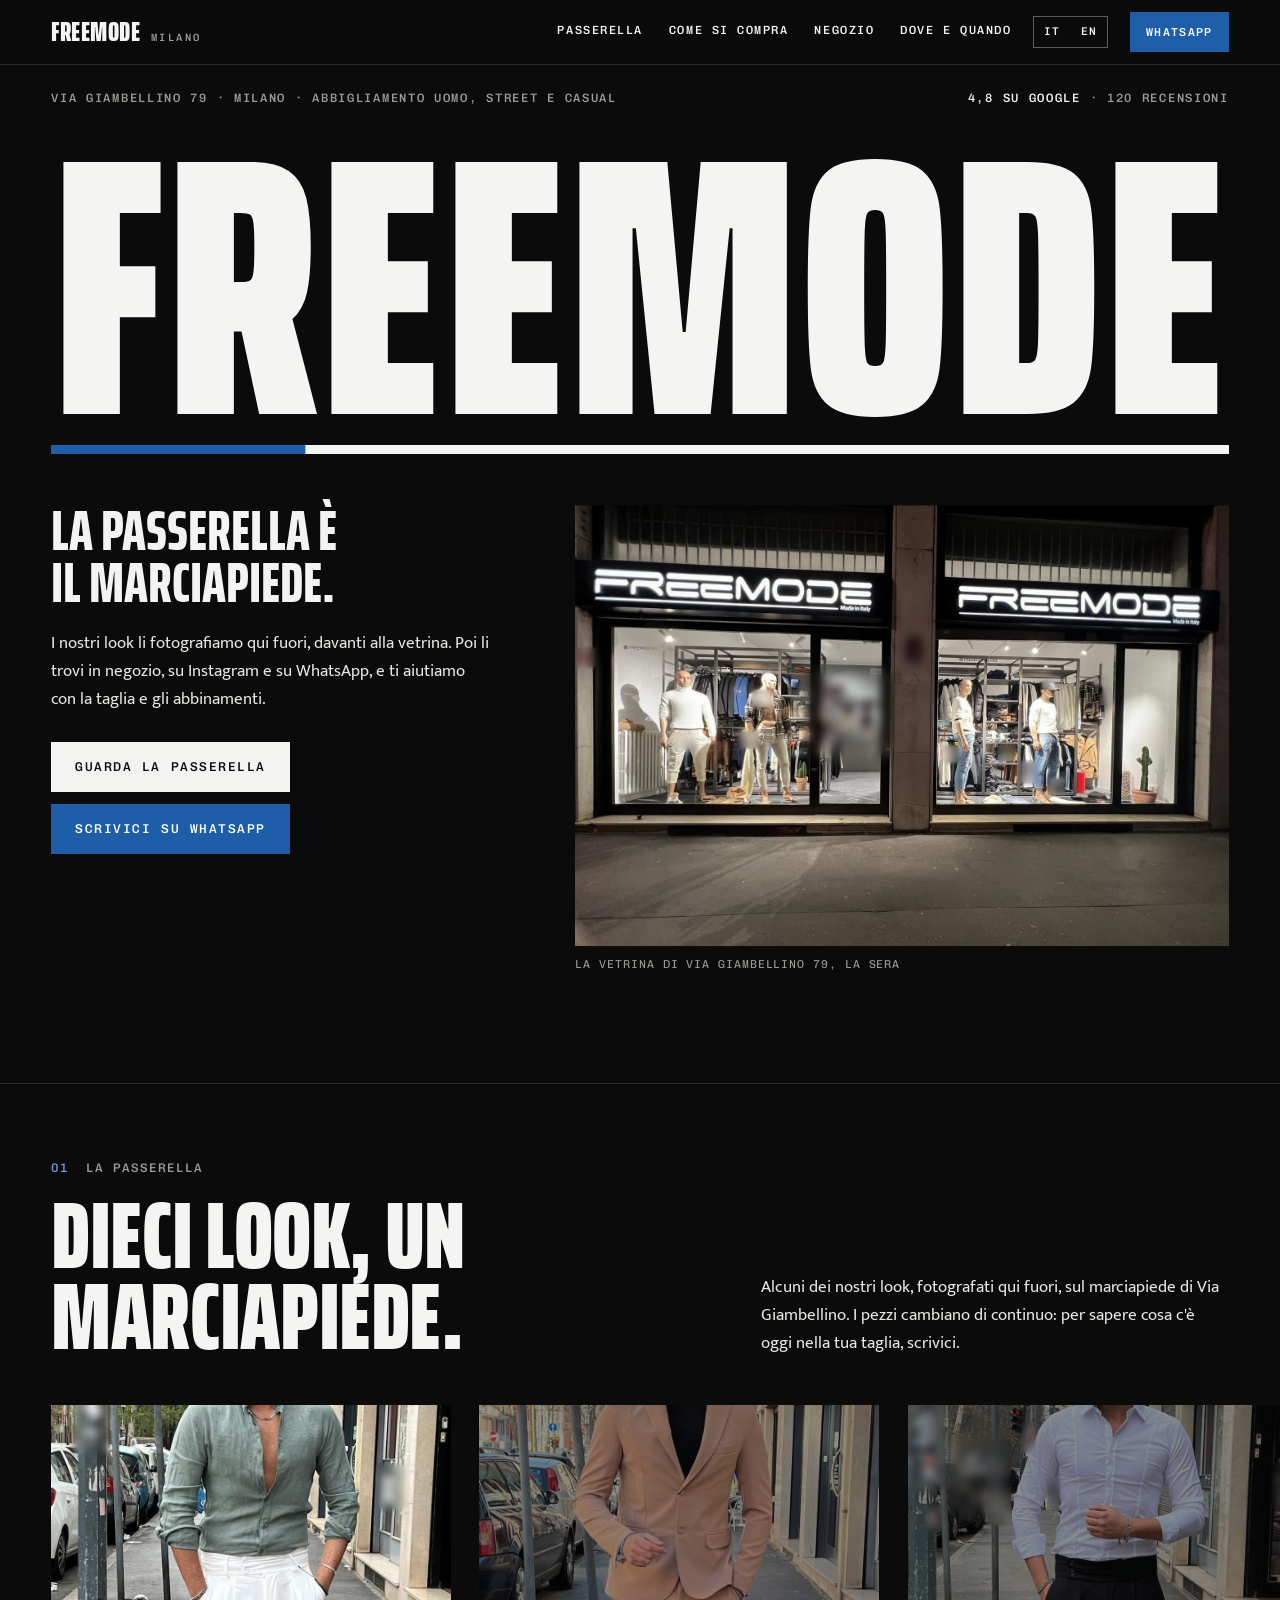
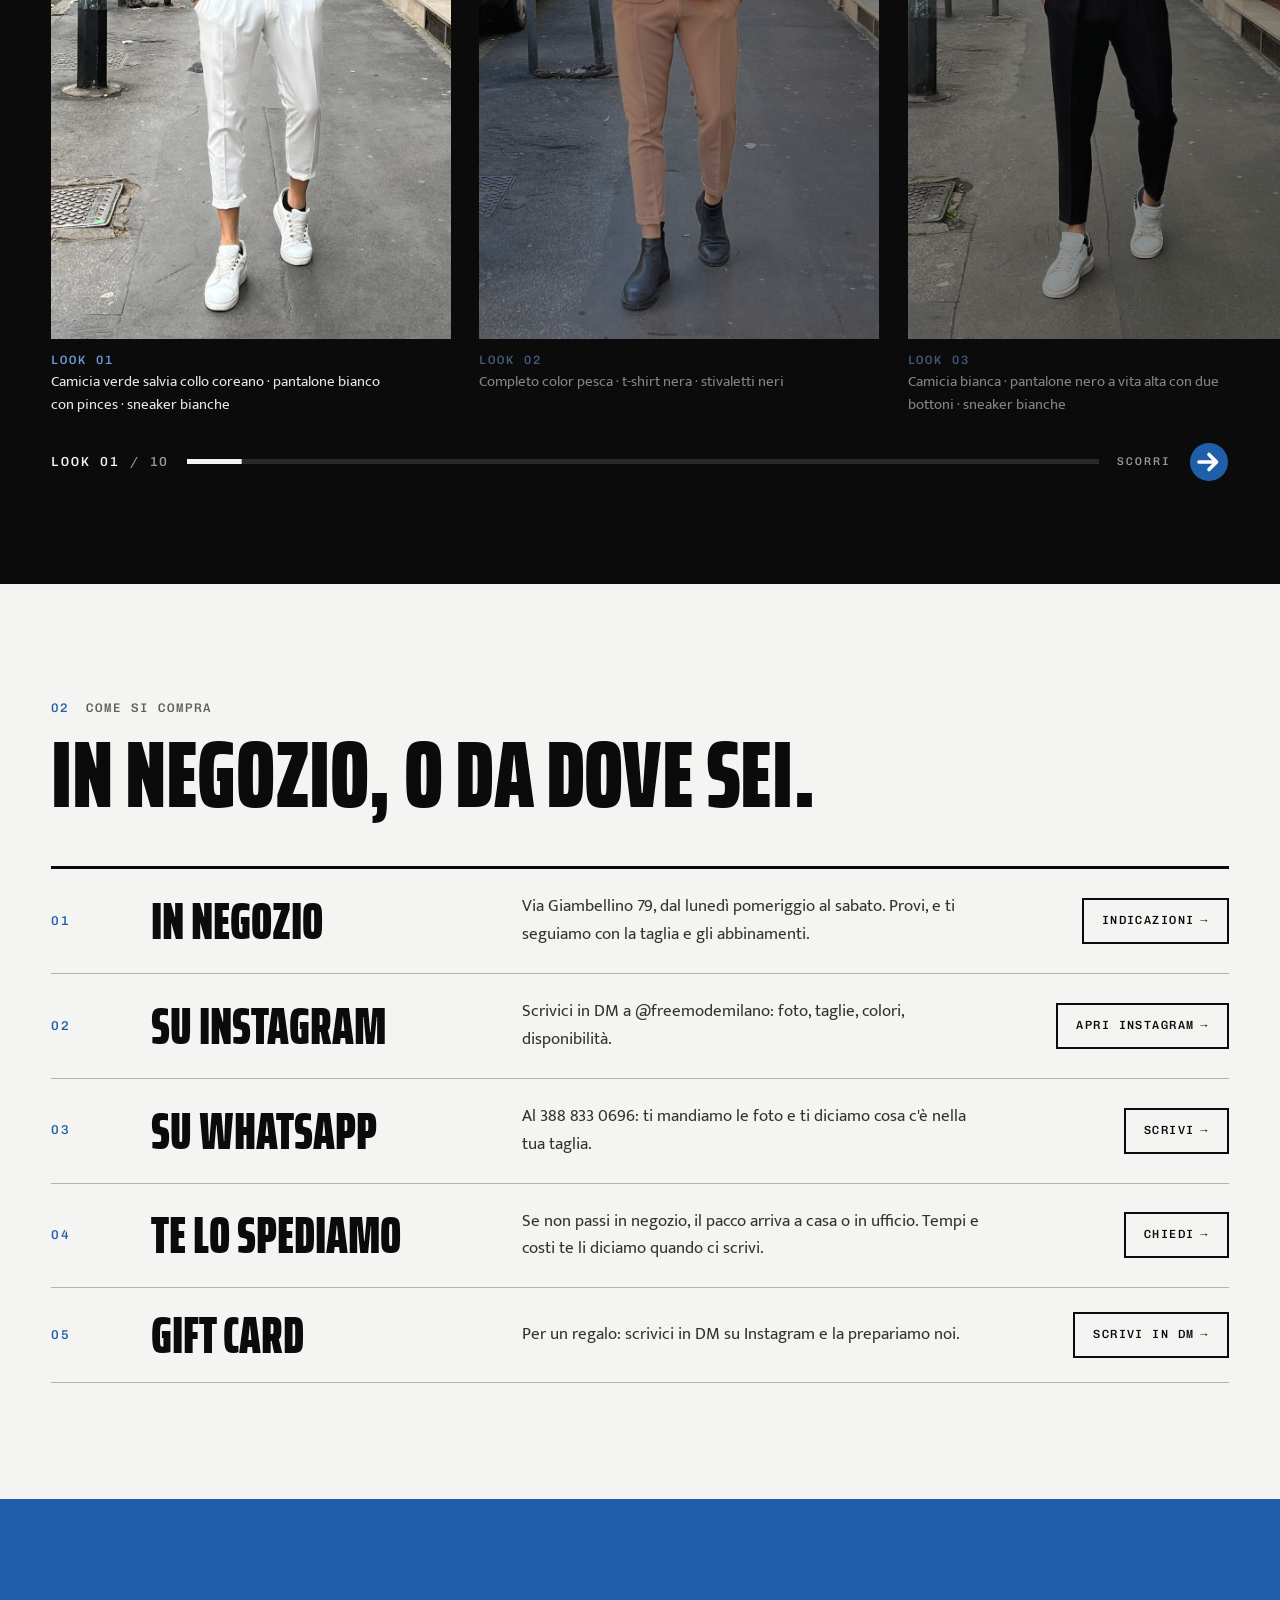
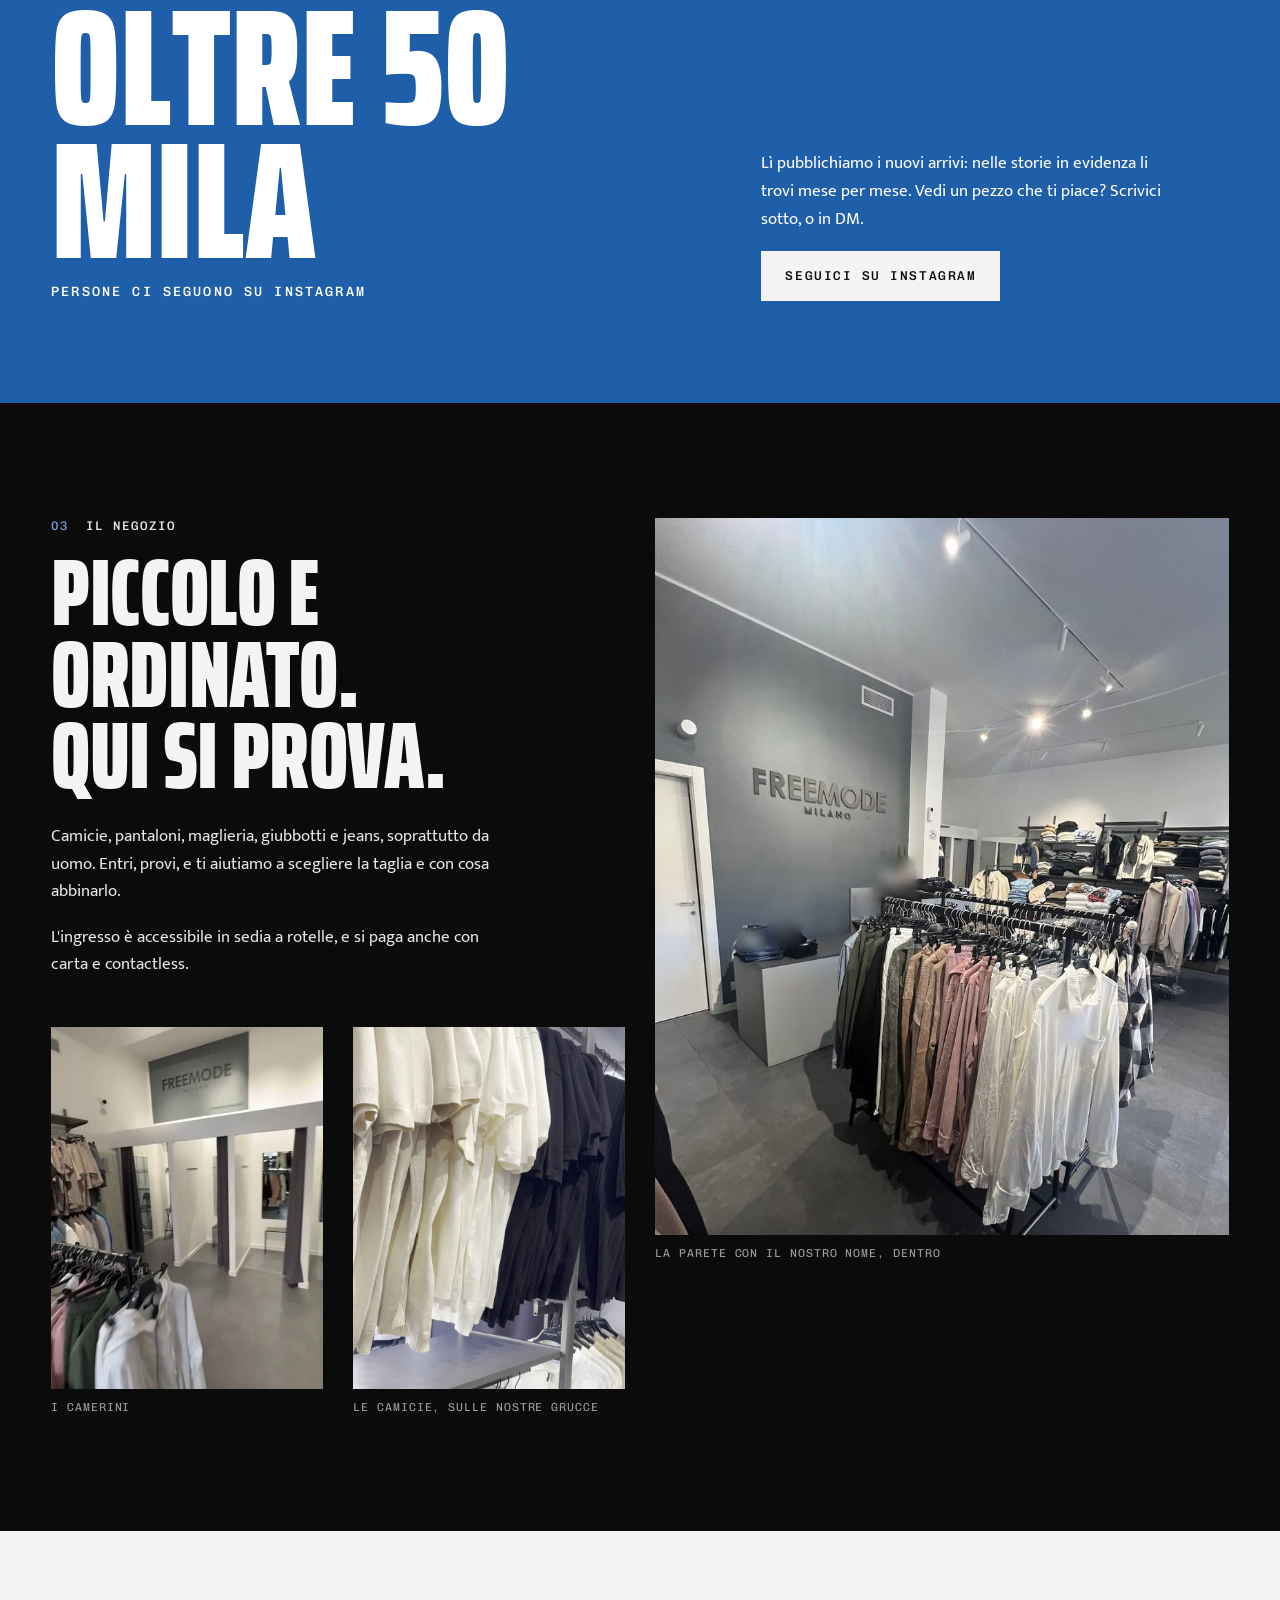
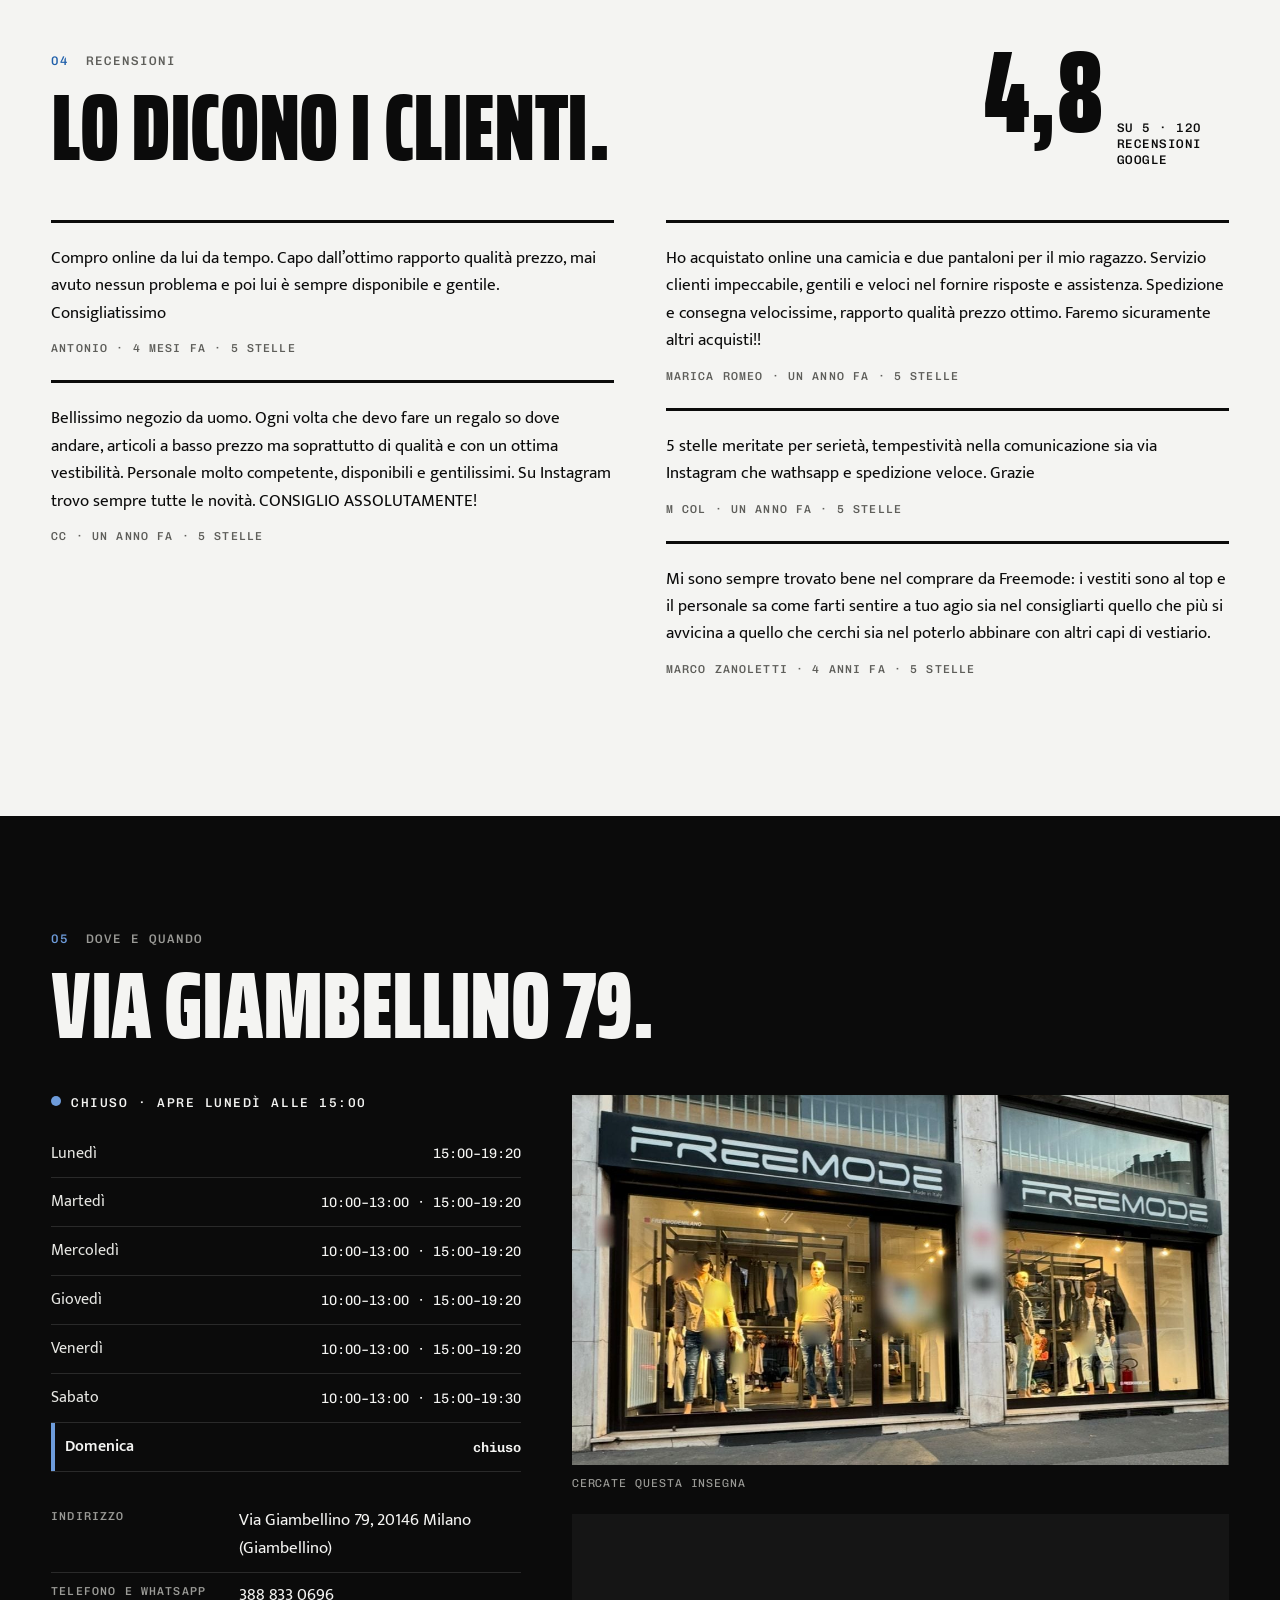
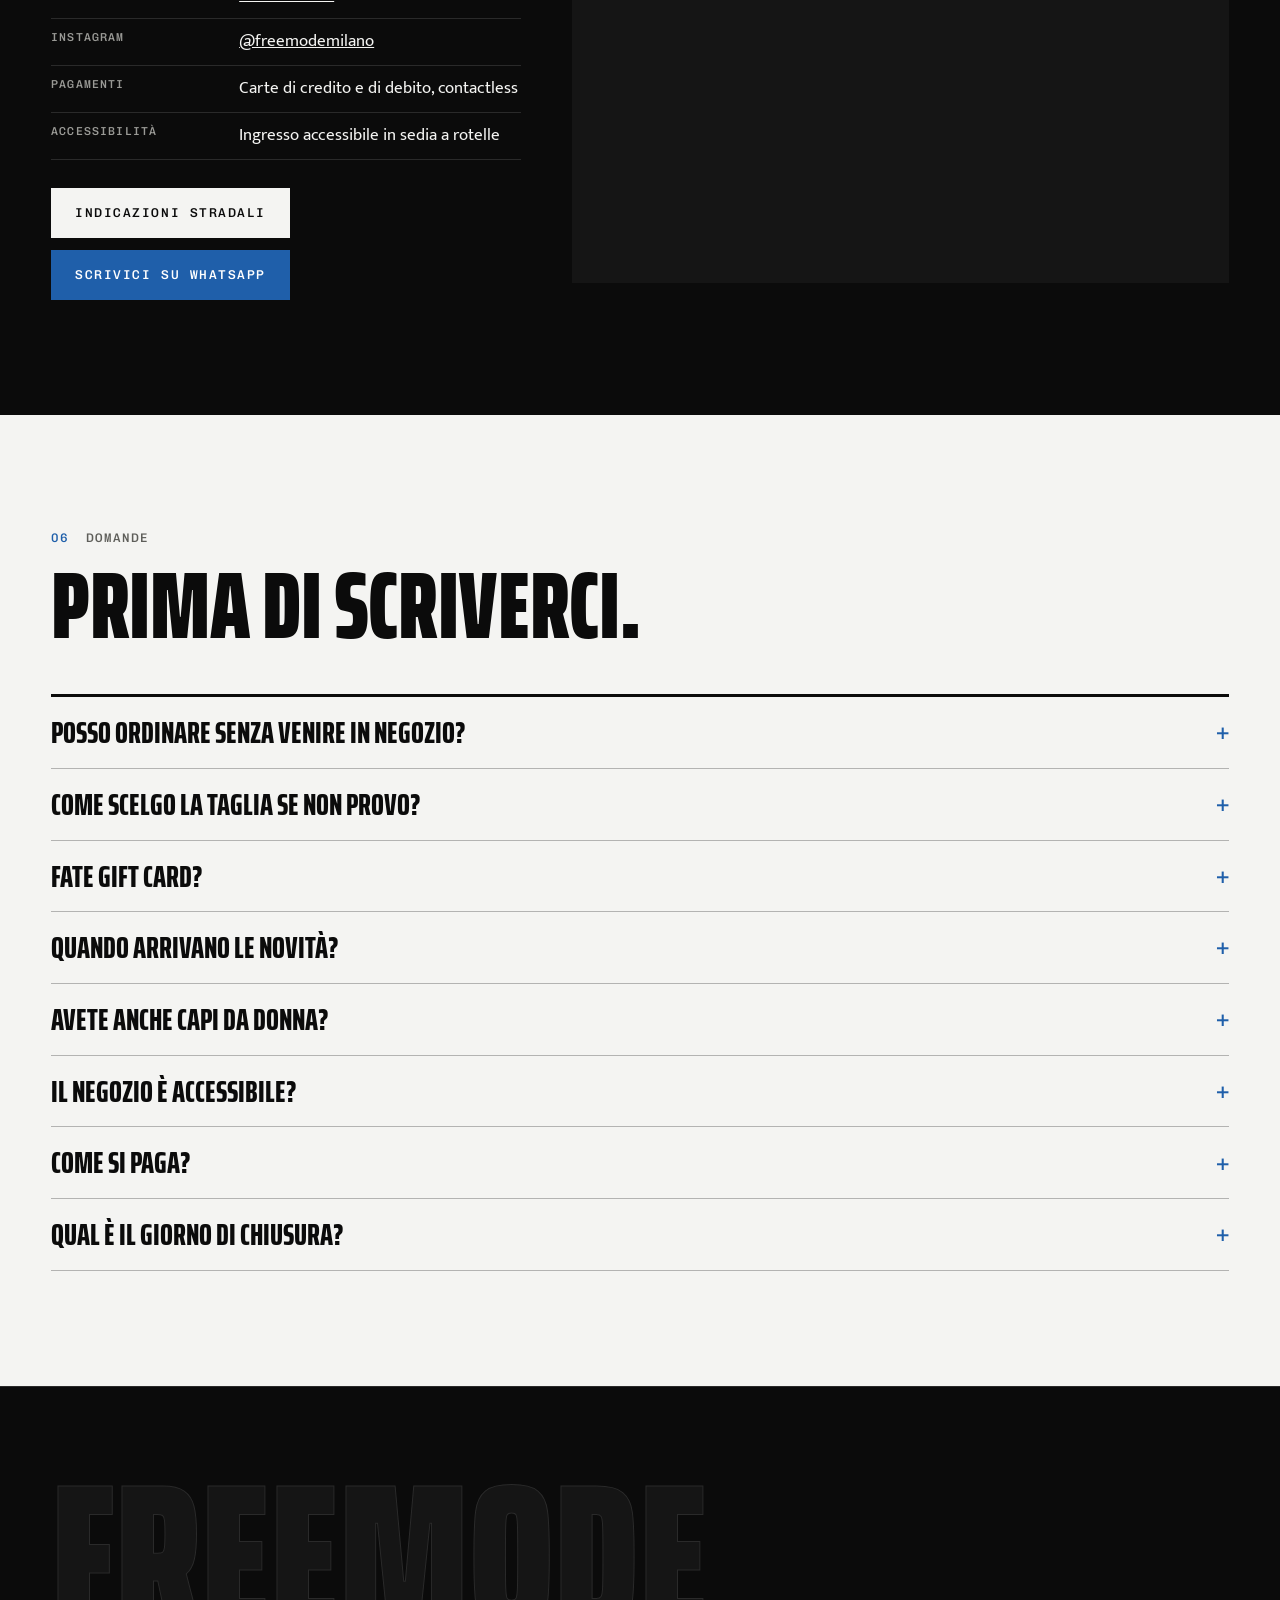
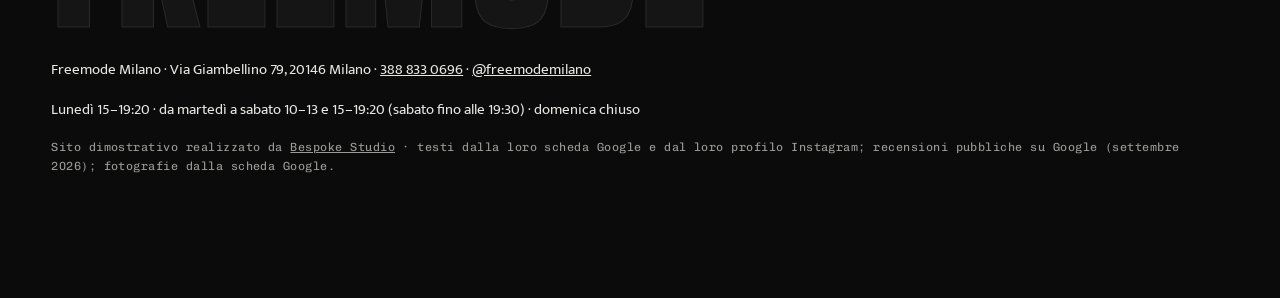
==== index.html @ 982c5beb "Freemode Milano — la passerella è il marciapiede Sito dimostrativo per Freemode, abbigliamento uomo " ====
<!DOCTYPE html>
<html lang="it" class="no-js">
<head>
<meta charset="utf-8">
<meta name="viewport" content="width=device-width, initial-scale=1">
<title>Freemode Milano — abbigliamento uomo in Via Giambellino 79</title>
<meta name="description" content="Freemode, negozio di abbigliamento uomo, street e casual, in Via Giambellino 79 a Milano: i nostri look fotografati sul marciapiede davanti alla vetrina, taglie e abbinamenti in negozio, ordini su Instagram e WhatsApp con spedizione, gift card. 4,8 su Google.">
<link rel="canonical" href="https://rotenzark.github.io/freemode-milano/">
<meta property="og:type" content="website">
<meta property="og:title" content="Freemode Milano — la passerella è il marciapiede">
<meta property="og:description" content="Abbigliamento uomo in Via Giambellino 79: i look fotografati davanti alla vetrina, in negozio, su Instagram e su WhatsApp.">
<meta property="og:image" content="https://rotenzark.github.io/freemode-milano/img/og.jpg">
<meta property="og:url" content="https://rotenzark.github.io/freemode-milano/">
<meta property="og:locale" content="it_IT">
<meta name="twitter:card" content="summary_large_image">
<meta name="theme-color" content="#0B0B0B">
<link rel="icon" href="img/favicon.svg" type="image/svg+xml">
<link rel="icon" href="img/favicon-32.png" sizes="32x32" type="image/png">
<link rel="apple-touch-icon" href="img/apple-touch-icon.png">
<link rel="preconnect" href="https://fonts.googleapis.com">
<link rel="preconnect" href="https://fonts.gstatic.com" crossorigin>
<link href="https://fonts.googleapis.com/css2?family=Chivo+Mono:wght@400;500&family=Mukta:wght@400;600&family=Saira+Extra+Condensed:wght@700;800;900&display=swap" rel="stylesheet">
<link rel="stylesheet" href="css/styles.css?v=1">
<script src="https://cdn.jsdelivr.net/npm/gsap@3.12.5/dist/gsap.min.js" defer></script>
<script src="https://cdn.jsdelivr.net/npm/gsap@3.12.5/dist/ScrollTrigger.min.js" defer></script>
<script src="js/main.js?v=1" defer></script>
<script type="application/ld+json">
{"@context":"https://schema.org","@type":"ClothingStore","name":"Freemode Milano","image":"https://rotenzark.github.io/freemode-milano/img/og.jpg","url":"https://rotenzark.github.io/freemode-milano/","telephone":"+393888330696","sameAs":["https://www.instagram.com/freemodemilano/"],"address":{"@type":"PostalAddress","streetAddress":"Via Giambellino 79","addressLocality":"Milano","postalCode":"20146","addressRegion":"MI","addressCountry":"IT"},"geo":{"@type":"GeoCoordinates","latitude":45.4488,"longitude":9.1434},"paymentAccepted":"Carta di credito, carta di debito, contactless","openingHoursSpecification":[{"@type":"OpeningHoursSpecification","dayOfWeek":"Monday","opens":"15:00","closes":"19:20"},{"@type":"OpeningHoursSpecification","dayOfWeek":["Tuesday","Wednesday","Thursday","Friday"],"opens":"10:00","closes":"13:00"},{"@type":"OpeningHoursSpecification","dayOfWeek":["Tuesday","Wednesday","Thursday","Friday"],"opens":"15:00","closes":"19:20"},{"@type":"OpeningHoursSpecification","dayOfWeek":"Saturday","opens":"10:00","closes":"13:00"},{"@type":"OpeningHoursSpecification","dayOfWeek":"Saturday","opens":"15:00","closes":"19:30"}]}
</script>
<script type="application/ld+json">
{"@context":"https://schema.org","@type":"FAQPage","mainEntity":[{"@type":"Question","name":"Posso ordinare senza venire in negozio?","acceptedAnswer":{"@type":"Answer","text":"Sì: scrivici su Instagram o su WhatsApp. Ti mandiamo le foto, ti diciamo cosa c'è nella tua taglia e te lo spediamo."}},{"@type":"Question","name":"Come scelgo la taglia se non provo?","acceptedAnswer":{"@type":"Answer","text":"Chiedici: ti diciamo come veste il capo e quale taglia prendere."}},{"@type":"Question","name":"Fate gift card?","acceptedAnswer":{"@type":"Answer","text":"Sì: scrivici in DM su Instagram e la prepariamo noi."}},{"@type":"Question","name":"Quando arrivano le novità?","acceptedAnswer":{"@type":"Answer","text":"Di continuo. Le pubblichiamo su Instagram: nelle storie in evidenza le trovi mese per mese."}},{"@type":"Question","name":"Avete anche capi da donna?","acceptedAnswer":{"@type":"Answer","text":"Qualcosa sì, ma siamo soprattutto uomo: chiedici cosa c'è in questo momento."}},{"@type":"Question","name":"Il negozio è accessibile?","acceptedAnswer":{"@type":"Answer","text":"Sì, l'ingresso è accessibile in sedia a rotelle."}},{"@type":"Question","name":"Come si paga?","acceptedAnswer":{"@type":"Answer","text":"In negozio con carta di credito o di debito, anche contactless."}},{"@type":"Question","name":"Qual è il giorno di chiusura?","acceptedAnswer":{"@type":"Answer","text":"La domenica. Il lunedì apriamo solo il pomeriggio."}}]}
</script>
</head>
<body>

<div id="intro" class="intro" aria-hidden="true">
  <div class="intro__in">
    <p class="intro__nome"><span>F</span><span>R</span><span>E</span><span>E</span><span>M</span><span>O</span><span>D</span><span>E</span></p>
    <p class="intro__cordolo"><i></i></p>
    <p class="intro__via" data-i18n="i.via">Via Giambellino 79 · Milano</p>
  </div>
  <button id="introSkip" class="intro__salta" type="button" data-i18n="i.skip">Salta</button>
</div>

<header class="testata">
  <div class="testata__in">
    <a class="marchio" href="#apertura" aria-label="Freemode Milano, torna all'inizio" data-i18n-aria="m.top">
      <span class="marchio__n">Freemode</span><span class="marchio__m">Milano</span>
    </a>
    <nav id="mainNav" aria-label="Sezioni" data-i18n-aria="m.nav">
      <a href="#passerella" data-i18n="n.pass">Passerella</a>
      <a href="#compra" data-i18n="n.compra">Come si compra</a>
      <a href="#negozio" data-i18n="n.negozio">Negozio</a>
      <a href="#dove" data-i18n="n.dove">Dove e quando</a>
    </nav>
    <div class="lingue" role="group" aria-label="Lingua" data-i18n-aria="m.lingua">
      <button type="button" data-lang="it" aria-pressed="true">IT</button>
      <button type="button" data-lang="en" aria-pressed="false">EN</button>
    </div>
    <a id="testaWhatsapp" class="btn btn--blu btn--piccolo testata__wa" href="https://wa.me/393888330696" target="_blank" rel="noopener">WhatsApp</a>
    <button id="burger" type="button" aria-label="Apri il menu" aria-controls="drawer" aria-expanded="false" data-i18n-aria="m.menu"><span></span><span></span><span></span></button>
  </div>
  <div id="drawer" hidden>
    <a href="#passerella" data-i18n="n.pass">Passerella</a>
    <a href="#compra" data-i18n="n.compra">Come si compra</a>
    <a href="#negozio" data-i18n="n.negozio">Negozio</a>
    <a href="#recensioni" data-i18n="n.rec">Recensioni</a>
    <a href="#dove" data-i18n="n.dove">Dove e quando</a>
    <a id="drawerWhatsapp" class="drawer__wa" href="https://wa.me/393888330696" target="_blank" rel="noopener" data-i18n="n.wa">Scrivici su WhatsApp</a>
  </div>
</header>

<main id="contenuto">

  <section id="apertura" class="insegna" aria-label="Freemode Milano" data-i18n-aria="m.top2">
    <div class="dentro">
      <p class="insegna__eti"><span data-i18n="h.eti">Via Giambellino 79 · Milano · abbigliamento uomo, street e casual</span><span class="insegna__voto" data-i18n="h.voto"><b>4,8 su Google</b> · 120 recensioni</span></p>
      <div class="insegna__cornice">
        <h1 class="nome"><span class="vh">Freemode Milano</span><span class="nome__riga" aria-hidden="true"><span class="nome__meta"><span class="nome__l">F</span><span class="nome__l">R</span><span class="nome__l">E</span><span class="nome__l">E</span></span><span class="nome__meta"><span class="nome__l">M</span><span class="nome__l">O</span><span class="nome__l">D</span><span class="nome__l">E</span></span></span></h1>
        <p class="insegna__cordolo" aria-hidden="true"><i></i></p>
      </div>
      <div class="insegna__sotto">
        <div class="insegna__testo">
          <p class="motto" data-i18n="h.motto">La passerella è il marciapiede.</p>
          <p class="insegna__p" data-i18n="h.p">I nostri look li fotografiamo qui fuori, davanti alla vetrina. Poi li trovi in negozio, su Instagram e su WhatsApp, e ti aiutiamo con la taglia e gli abbinamenti.</p>
          <div class="azioni">
            <a class="btn btn--gesso" href="#passerella" data-i18n="h.cta1">Guarda la passerella</a>
            <a id="heroWhatsapp" class="btn btn--blu" href="https://wa.me/393888330696" target="_blank" rel="noopener" data-i18n="h.cta2">Scrivici su WhatsApp</a>
          </div>
        </div>
        <figure class="foto insegna__foto">
          <button class="shot" type="button" data-full="img/vetrina.jpg" aria-label="Ingrandisci la foto della vetrina" data-i18n-aria="h.fotoz"><img src="img/vetrina.jpg" alt="Le due vetrine di Freemode in Via Giambellino 79, la sera, con le insegne FREEMODE accese e i manichini" data-i18n-alt="h.fotoa" width="1600" height="1080"></button>
          <figcaption data-i18n="h.fotof">La vetrina di Via Giambellino 79, la sera</figcaption>
        </figure>
      </div>
    </div>
  </section>

  <section id="passerella" class="passerella" aria-labelledby="passTitolo">
    <div class="dentro passerella__testa">
      <div>
        <p class="eti"><span class="eti__n">01</span> <span data-i18n="p.eti">La passerella</span></p>
        <h2 class="titolo" id="passTitolo" data-i18n="p.t">Dieci look, un marciapiede.</h2>
      </div>
      <p class="passerella__p" data-i18n="p.p">Alcuni dei nostri look, fotografati qui fuori, sul marciapiede di Via Giambellino. I pezzi cambiano di continuo: per sapere cosa c'è oggi nella tua taglia, scrivici.</p>
    </div>
    <div class="scena" data-passerella>
      <ol class="pista" data-pista tabindex="0" aria-label="I look, uno dopo l'altro: si scorrono in orizzontale" data-i18n-aria="p.pista">
        <li class="look" data-look>
          <figure>
            <button class="shot look__foto" type="button" data-full="img/look-01.jpg" aria-label="Ingrandisci il look 01" data-i18n-aria="l.1z"><img src="img/look-01.jpg" alt="Look 01: camicia verde salvia con il collo alla coreana, pantalone bianco con le pinces e sneaker bianche, sul marciapiede davanti al negozio" data-i18n-alt="l.1a" width="900" height="1200"></button>
            <figcaption><span class="look__n">Look 01</span><span class="look__pezzi" data-i18n="l.1">Camicia verde salvia collo coreano · pantalone bianco con pinces · sneaker bianche</span></figcaption>
          </figure>
        </li>
        <li class="look" data-look>
          <figure>
            <button class="shot look__foto" type="button" data-full="img/look-02.jpg" aria-label="Ingrandisci il look 02" data-i18n-aria="l.2z"><img src="img/look-02.jpg" alt="Look 02: completo color pesca con t-shirt nera e stivaletti neri, sul marciapiede davanti al negozio" data-i18n-alt="l.2a" width="900" height="1200"></button>
            <figcaption><span class="look__n">Look 02</span><span class="look__pezzi" data-i18n="l.2">Completo color pesca · t-shirt nera · stivaletti neri</span></figcaption>
          </figure>
        </li>
        <li class="look" data-look>
          <figure>
            <button class="shot look__foto" type="button" data-full="img/look-03.jpg" aria-label="Ingrandisci il look 03" data-i18n-aria="l.3z"><img src="img/look-03.jpg" alt="Look 03: camicia bianca, pantalone nero a vita alta con due bottoni e sneaker bianche, sul marciapiede davanti al negozio" data-i18n-alt="l.3a" width="900" height="1200"></button>
            <figcaption><span class="look__n">Look 03</span><span class="look__pezzi" data-i18n="l.3">Camicia bianca · pantalone nero a vita alta con due bottoni · sneaker bianche</span></figcaption>
          </figure>
        </li>
        <li class="look" data-look>
          <figure>
            <button class="shot look__foto" type="button" data-full="img/look-04.jpg" aria-label="Ingrandisci il look 04" data-i18n-aria="l.4z"><img src="img/look-04.jpg" alt="Look 04: tutina rosa con le spalle scoperte e la cintura annodata, con le espadrillas, sul marciapiede" data-i18n-alt="l.4a" width="900" height="1199"></button>
            <figcaption><span class="look__n">Look 04</span><span class="look__pezzi" data-i18n="l.4">Tutina rosa con le spalle scoperte e la cintura annodata · espadrillas</span></figcaption>
          </figure>
        </li>
        <li class="look" data-look>
          <figure>
            <button class="shot look__foto" type="button" data-full="img/look-05.jpg" aria-label="Ingrandisci il look 05" data-i18n-aria="l.5z"><img src="img/look-05.jpg" alt="Look 05: camicia stampata oro e nero, pantalone blu scuro con la piega e sneaker nere, sul marciapiede davanti al negozio" data-i18n-alt="l.5a" width="900" height="1199"></button>
            <figcaption><span class="look__n">Look 05</span><span class="look__pezzi" data-i18n="l.5">Camicia stampata oro e nero · pantalone blu scuro con la piega · sneaker nere</span></figcaption>
          </figure>
        </li>
        <li class="look" data-look>
          <figure>
            <button class="shot look__foto" type="button" data-full="img/look-06.jpg" aria-label="Ingrandisci il look 06" data-i18n-aria="l.6z"><img src="img/look-06.jpg" alt="Look 06: dolcevita grigio a coste, pantalone a quadri con la catenella e chelsea boot neri, sul marciapiede" data-i18n-alt="l.6a" width="900" height="1200"></button>
            <figcaption><span class="look__n">Look 06</span><span class="look__pezzi" data-i18n="l.6">Dolcevita grigio a coste · pantalone a quadri con catenella · chelsea boot neri</span></figcaption>
          </figure>
        </li>
        <li class="look" data-look>
          <figure>
            <button class="shot look__foto" type="button" data-full="img/look-07.jpg" aria-label="Ingrandisci il look 07" data-i18n-aria="l.7z"><img src="img/look-07.jpg" alt="Look 07: top corto e gonna a balze in stampa animalier" data-i18n-alt="l.7a" width="803" height="1070"></button>
            <figcaption><span class="look__n">Look 07</span><span class="look__pezzi" data-i18n="l.7">Top corto e gonna a balze, stampa animalier</span></figcaption>
          </figure>
        </li>
        <li class="look" data-look>
          <figure>
            <button class="shot look__foto" type="button" data-full="img/look-08.jpg" aria-label="Ingrandisci il look 08" data-i18n-aria="l.8z"><img src="img/look-08.jpg" alt="Look 08: camicia nera, pantalone nero con la coulisse bianca e sneaker nere, sul marciapiede" data-i18n-alt="l.8a" width="900" height="1200"></button>
            <figcaption><span class="look__n">Look 08</span><span class="look__pezzi" data-i18n="l.8">Camicia nera · pantalone nero con coulisse · sneaker nere</span></figcaption>
          </figure>
        </li>
        <li class="look" data-look>
          <figure>
            <button class="shot look__foto" type="button" data-full="img/look-09.jpg" aria-label="Ingrandisci il look 09" data-i18n-aria="l.9z"><img src="img/look-09.jpg" alt="Look 09: camicia con la stampa barocca nero e oro, pantalone bianco e chelsea boot neri, sul marciapiede" data-i18n-alt="l.9a" width="900" height="1200"></button>
            <figcaption><span class="look__n">Look 09</span><span class="look__pezzi" data-i18n="l.9">Camicia stampa barocca nero e oro · pantalone bianco · chelsea boot neri</span></figcaption>
          </figure>
        </li>
        <li class="look" data-look>
          <figure>
            <button class="shot look__foto" type="button" data-full="img/look-10.jpg" aria-label="Ingrandisci il look 10" data-i18n-aria="l.10z"><img src="img/look-10.jpg" alt="Look 10: completo doppiopetto blu con t-shirt bianca e sneaker nere, sul marciapiede davanti al negozio" data-i18n-alt="l.10a" width="900" height="1200"></button>
            <figcaption><span class="look__n">Look 10</span><span class="look__pezzi" data-i18n="l.10">Completo doppiopetto blu · t-shirt bianca · sneaker nere</span></figcaption>
          </figure>
        </li>
        <li class="look look--fine">
          <p class="fine__t" data-i18n="p.fine1">Il resto è in negozio.</p>
          <p class="fine__p" data-i18n="p.fine2">E su Instagram, dove pubblichiamo i nuovi arrivi.</p>
          <a class="btn btn--gesso" href="https://www.instagram.com/freemodemilano/" target="_blank" rel="noopener">@freemodemilano</a>
          <a id="passWhatsapp" class="btn btn--blu" href="https://wa.me/393888330696" target="_blank" rel="noopener" data-i18n="p.wa">Chiedi una taglia</a>
        </li>
      </ol>
      <div class="cordolo" aria-hidden="true">
        <p class="cordolo__n"><span data-look-n>Look 01</span><span class="cordolo__tot"> / 10</span></p>
        <div class="cordolo__linea"><i data-cordolo></i></div>
        <p class="cordolo__hint" data-i18n="p.hint">Scorri</p>
        <span class="cartello"><svg viewBox="0 0 40 40"><circle cx="20" cy="20" r="19"/><path d="M10 20h17M20 12.5l7.5 7.5-7.5 7.5"/></svg></span>
      </div>
    </div>
  </section>

  <section id="compra" class="compra" aria-labelledby="compraTitolo">
    <div class="dentro">
      <p class="eti"><span class="eti__n">02</span> <span data-i18n="c.eti">Come si compra</span></p>
      <h2 class="titolo" id="compraTitolo" data-i18n="c.t">In negozio, o da dove sei.</h2>
      <ol class="lista">
        <li class="riga reveal">
          <span class="riga__n">01</span>
          <h3 class="riga__t" data-i18n="c.1t">In negozio</h3>
          <p class="riga__p" data-i18n="c.1p">Via Giambellino 79, dal lunedì pomeriggio al sabato. Provi, e ti seguiamo con la taglia e gli abbinamenti.</p>
          <a class="riga__a" href="https://www.google.com/maps/search/?api=1&amp;query=Freemode+Milano+Via+Giambellino+79+Milano" target="_blank" rel="noopener"><span data-i18n="c.1a">Indicazioni</span> <span aria-hidden="true">→</span></a>
        </li>
        <li class="riga reveal">
          <span class="riga__n">02</span>
          <h3 class="riga__t" data-i18n="c.2t">Su Instagram</h3>
          <p class="riga__p" data-i18n="c.2p">Scrivici in DM a @freemodemilano: foto, taglie, colori, disponibilità.</p>
          <a class="riga__a" href="https://www.instagram.com/freemodemilano/" target="_blank" rel="noopener"><span data-i18n="c.2a">Apri Instagram</span> <span aria-hidden="true">→</span></a>
        </li>
        <li class="riga reveal">
          <span class="riga__n">03</span>
          <h3 class="riga__t" data-i18n="c.3t">Su WhatsApp</h3>
          <p class="riga__p" data-i18n="c.3p">Al 388 833 0696: ti mandiamo le foto e ti diciamo cosa c'è nella tua taglia.</p>
          <a id="compraWhatsapp" class="riga__a" href="https://wa.me/393888330696" target="_blank" rel="noopener"><span data-i18n="c.3a">Scrivi</span> <span aria-hidden="true">→</span></a>
        </li>
        <li class="riga reveal">
          <span class="riga__n">04</span>
          <h3 class="riga__t" data-i18n="c.4t">Te lo spediamo</h3>
          <p class="riga__p" data-i18n="c.4p">Se non passi in negozio, il pacco arriva a casa o in ufficio. Tempi e costi te li diciamo quando ci scrivi.</p>
          <a id="speditoWhatsapp" class="riga__a" href="https://wa.me/393888330696" target="_blank" rel="noopener"><span data-i18n="c.4a">Chiedi</span> <span aria-hidden="true">→</span></a>
        </li>
        <li class="riga reveal">
          <span class="riga__n">05</span>
          <h3 class="riga__t" data-i18n="c.5t">Gift card</h3>
          <p class="riga__p" data-i18n="c.5p">Per un regalo: scrivici in DM su Instagram e la prepariamo noi.</p>
          <a class="riga__a" href="https://www.instagram.com/freemodemilano/" target="_blank" rel="noopener"><span data-i18n="c.5a">Scrivi in DM</span> <span aria-hidden="true">→</span></a>
        </li>
      </ol>
    </div>
  </section>

  <section id="nuovi" class="nuovi" aria-labelledby="nuoviTitolo">
    <div class="dentro nuovi__in">
      <h2 class="nuovi__num" id="nuoviTitolo"><span class="nuovi__big" data-i18n="v.big">Oltre 50 mila</span> <span class="nuovi__lbl" data-i18n="v.lbl">persone ci seguono su Instagram</span></h2>
      <div class="nuovi__testo">
        <p data-i18n="v.p">Lì pubblichiamo i nuovi arrivi: nelle storie in evidenza li trovi mese per mese. Vedi un pezzo che ti piace? Scrivici sotto, o in DM.</p>
        <a class="btn btn--gesso" href="https://www.instagram.com/freemodemilano/" target="_blank" rel="noopener" data-i18n="v.btn">Seguici su Instagram</a>
      </div>
    </div>
  </section>

  <section id="negozio" class="negozio" aria-labelledby="negozioTitolo">
    <div class="dentro negozio__griglia">
      <div class="negozio__testo">
        <p class="eti"><span class="eti__n">03</span> <span data-i18n="g.eti">Il negozio</span></p>
        <h2 class="titolo" id="negozioTitolo" data-i18n="g.t">Piccolo e ordinato. Qui si prova.</h2>
        <p data-i18n="g.p1">Camicie, pantaloni, maglieria, giubbotti e jeans, soprattutto da uomo. Entri, provi, e ti aiutiamo a scegliere la taglia e con cosa abbinarlo.</p>
        <p data-i18n="g.p2">L'ingresso è accessibile in sedia a rotelle, e si paga anche con carta e contactless.</p>
      </div>
      <figure class="foto negozio__a reveal">
        <button class="shot" type="button" data-full="img/negozio.jpg" aria-label="Ingrandisci la foto del negozio" data-i18n-aria="g.az"><img src="img/negozio.jpg" alt="Dentro il negozio: la parete grigia con la scritta FREEMODE MILANO in rilievo e uno stender di camicie" data-i18n-alt="g.aa" width="1000" height="1040"></button>
        <figcaption data-i18n="g.af">La parete con il nostro nome, dentro</figcaption>
      </figure>
      <figure class="foto negozio__b reveal">
        <button class="shot" type="button" data-full="img/camerini.jpg" aria-label="Ingrandisci la foto dei camerini" data-i18n-aria="g.bz"><img src="img/camerini.jpg" alt="I camerini con le tende grigie sotto il pannello FREEMODE MILANO" data-i18n-alt="g.ba" width="480" height="848"></button>
        <figcaption data-i18n="g.bf">I camerini</figcaption>
      </figure>
      <figure class="foto negozio__c reveal">
        <button class="shot" type="button" data-full="img/scaffale.jpg" aria-label="Ingrandisci la foto delle camicie" data-i18n-aria="g.cz"><img src="img/scaffale.jpg" alt="Camicie bianche e nere appese alle grucce con la scritta FREEMODE" data-i18n-alt="g.ca" width="900" height="992"></button>
        <figcaption data-i18n="g.cf">Le camicie, sulle nostre grucce</figcaption>
      </figure>
    </div>
  </section>

  <section id="recensioni" class="note" aria-labelledby="noteTitolo">
    <div class="dentro">
      <div class="note__testa">
        <div>
          <p class="eti"><span class="eti__n">04</span> <span data-i18n="r.eti">Recensioni</span></p>
          <h2 class="titolo" id="noteTitolo" data-i18n="r.t">Lo dicono i clienti.</h2>
        </div>
        <p class="voto"><strong>4,8</strong><span data-i18n="r.voto">su 5 · 120 recensioni Google</span></p>
      </div>
      <ul class="recensioni">
        <li class="rec reveal"><p data-i18n="rc.1">Compro online da lui da tempo. Capo dall’ottimo rapporto qualità prezzo, mai avuto nessun problema e poi lui è sempre disponibile e gentile. Consigliatissimo</p><footer data-i18n="rc.f1">Antonio · 4 mesi fa · 5 stelle</footer></li>
        <li class="rec reveal"><p data-i18n="rc.2">Bellissimo negozio da uomo. Ogni volta che devo fare un regalo so dove andare, articoli a basso prezzo ma soprattutto di qualità e con un ottima vestibilità. Personale molto competente, disponibili e gentilissimi. Su Instagram trovo sempre tutte le novità. CONSIGLIO ASSOLUTAMENTE!</p><footer data-i18n="rc.f2">CC · un anno fa · 5 stelle</footer></li>
        <li class="rec reveal"><p data-i18n="rc.3">Ho acquistato online una camicia e due pantaloni per il mio ragazzo. Servizio clienti impeccabile, gentili e veloci nel fornire risposte e assistenza. Spedizione e consegna velocissime, rapporto qualità prezzo ottimo. Faremo sicuramente altri acquisti!!</p><footer data-i18n="rc.f3">Marica Romeo · un anno fa · 5 stelle</footer></li>
        <li class="rec reveal"><p data-i18n="rc.4">5 stelle meritate per serietà, tempestività nella comunicazione sia via Instagram che wathsapp e spedizione veloce. Grazie</p><footer data-i18n="rc.f4">M Col · un anno fa · 5 stelle</footer></li>
        <li class="rec reveal"><p data-i18n="rc.5">Mi sono sempre trovato bene nel comprare da Freemode: i vestiti sono al top e il personale sa come farti sentire a tuo agio sia nel consigliarti quello che più si avvicina a quello che cerchi sia nel poterlo abbinare con altri capi di vestiario.</p><footer data-i18n="rc.f5">Marco Zanoletti · 4 anni fa · 5 stelle</footer></li>
      </ul>
    </div>
  </section>

  <section id="dove" class="dove" aria-labelledby="doveTitolo">
    <div class="dentro">
      <p class="eti"><span class="eti__n">05</span> <span data-i18n="o.eti">Dove e quando</span></p>
      <h2 class="titolo" id="doveTitolo" data-i18n="o.t">Via Giambellino 79.</h2>
      <div class="dove__griglia">
        <div>
          <p class="stato"><span id="orarioStato" aria-live="polite"></span></p>
          <table class="orari">
            <tbody>
              <tr data-day="1"><td data-i18n="o.lun">lunedì</td><td>15:00–19:20</td></tr>
              <tr data-day="2"><td data-i18n="o.mar">martedì</td><td>10:00–13:00 · 15:00–19:20</td></tr>
              <tr data-day="3"><td data-i18n="o.mer">mercoledì</td><td>10:00–13:00 · 15:00–19:20</td></tr>
              <tr data-day="4"><td data-i18n="o.gio">giovedì</td><td>10:00–13:00 · 15:00–19:20</td></tr>
              <tr data-day="5"><td data-i18n="o.ven">venerdì</td><td>10:00–13:00 · 15:00–19:20</td></tr>
              <tr data-day="6"><td data-i18n="o.sab">sabato</td><td>10:00–13:00 · 15:00–19:30</td></tr>
              <tr data-day="0"><td data-i18n="o.dom">domenica</td><td data-i18n="o.chiuso">chiuso</td></tr>
            </tbody>
          </table>
          <dl class="contatti">
            <div><dt data-i18n="o.ind">Indirizzo</dt><dd data-i18n="o.indv">Via Giambellino 79, 20146 Milano (Giambellino)</dd></div>
            <div><dt data-i18n="o.tel">Telefono e WhatsApp</dt><dd><a href="tel:+393888330696">388&nbsp;833&nbsp;0696</a></dd></div>
            <div><dt>Instagram</dt><dd><a href="https://www.instagram.com/freemodemilano/" target="_blank" rel="noopener">@freemodemilano</a></dd></div>
            <div><dt data-i18n="o.pag">Pagamenti</dt><dd data-i18n="o.pagv">Carte di credito e di debito, contactless</dd></div>
            <div><dt data-i18n="o.acc">Accessibilità</dt><dd data-i18n="o.accv">Ingresso accessibile in sedia a rotelle</dd></div>
          </dl>
          <div class="azioni">
            <a class="btn btn--gesso" href="https://www.google.com/maps/search/?api=1&amp;query=Freemode+Milano+Via+Giambellino+79+Milano" target="_blank" rel="noopener" data-i18n="o.btn">Indicazioni stradali</a>
            <a id="doveWhatsapp" class="btn btn--blu" href="https://wa.me/393888330696" target="_blank" rel="noopener" data-i18n="o.wa">Scrivici su WhatsApp</a>
          </div>
        </div>
        <div class="dove__vista">
          <figure class="foto reveal">
            <button class="shot" type="button" data-full="img/vetrina-giorno.jpg" aria-label="Ingrandisci la foto della vetrina di giorno" data-i18n-aria="o.fotoz"><img src="img/vetrina-giorno.jpg" alt="L'insegna FREEMODE nera con le lettere bianche sopra le due vetrine, di giorno" data-i18n-alt="o.fotoa" width="1179" height="664"></button>
            <figcaption data-i18n="o.fotof">Cercate questa insegna</figcaption>
          </figure>
          <div class="mappa">
            <iframe src="https://www.google.com/maps?q=Freemode+Milano,+Via+Giambellino+79,+20146+Milano&amp;z=16&amp;output=embed" title="Mappa: Freemode Milano, Via Giambellino 79, Milano" loading="lazy" referrerpolicy="no-referrer-when-downgrade" allowfullscreen data-i18n-title="o.mappa"></iframe>
          </div>
        </div>
      </div>
    </div>
  </section>

  <section id="domande" class="domande" aria-labelledby="domandeTitolo">
    <div class="dentro">
      <p class="eti"><span class="eti__n">06</span> <span data-i18n="q.eti">Domande</span></p>
      <h2 class="titolo" id="domandeTitolo" data-i18n="q.t">Prima di scriverci.</h2>
      <div class="faq">
        <details class="reveal"><summary data-i18n="q.1t">Posso ordinare senza venire in negozio?</summary><p data-i18n="q.1p">Sì: scrivici su Instagram o su WhatsApp. Ti mandiamo le foto, ti diciamo cosa c'è nella tua taglia e te lo spediamo.</p></details>
        <details class="reveal"><summary data-i18n="q.2t">Come scelgo la taglia se non provo?</summary><p data-i18n="q.2p">Chiedici: ti diciamo come veste il capo e quale taglia prendere.</p></details>
        <details class="reveal"><summary data-i18n="q.3t">Fate gift card?</summary><p data-i18n="q.3p">Sì: scrivici in DM su Instagram e la prepariamo noi.</p></details>
        <details class="reveal"><summary data-i18n="q.4t">Quando arrivano le novità?</summary><p data-i18n="q.4p">Di continuo. Le pubblichiamo su Instagram: nelle storie in evidenza le trovi mese per mese.</p></details>
        <details class="reveal"><summary data-i18n="q.5t">Avete anche capi da donna?</summary><p data-i18n="q.5p">Qualcosa sì, ma siamo soprattutto uomo: chiedici cosa c'è in questo momento.</p></details>
        <details class="reveal"><summary data-i18n="q.6t">Il negozio è accessibile?</summary><p data-i18n="q.6p">Sì, l'ingresso è accessibile in sedia a rotelle.</p></details>
        <details class="reveal"><summary data-i18n="q.7t">Come si paga?</summary><p data-i18n="q.7p">In negozio con carta di credito o di debito, anche contactless.</p></details>
        <details class="reveal"><summary data-i18n="q.8t">Qual è il giorno di chiusura?</summary><p data-i18n="q.8p">La domenica. Il lunedì apriamo solo il pomeriggio.</p></details>
      </div>
    </div>
  </section>

</main>

<footer class="piede">
  <div class="dentro piede__dentro">
    <p class="piede__n" aria-hidden="true">Freemode</p>
    <p>Freemode Milano · Via Giambellino 79, 20146 Milano · <a href="tel:+393888330696">388&nbsp;833&nbsp;0696</a> · <a href="https://www.instagram.com/freemodemilano/" target="_blank" rel="noopener">@freemodemilano</a></p>
    <p data-i18n="f.orari">Lunedì 15–19:20 · da martedì a sabato 10–13 e 15–19:20 (sabato fino alle 19:30) · domenica chiuso</p>
    <p class="piede__cred" data-i18n="f.cred">Sito dimostrativo realizzato da <a href="https://bespokestud.io" rel="noopener">Bespoke Studio</a> · testi dalla loro scheda Google e dal loro profilo Instagram; recensioni pubbliche su Google (settembre 2026); fotografie dalla scheda Google.</p>
  </div>
</footer>

<nav id="actionBar" class="barra" aria-label="Azioni rapide" data-i18n-aria="x.nav">
  <a href="tel:+393888330696" data-i18n="x.chiama">Chiama</a>
  <a id="barWhatsapp" href="https://wa.me/393888330696" target="_blank" rel="noopener">WhatsApp</a>
  <a href="https://www.instagram.com/freemodemilano/" target="_blank" rel="noopener">Instagram</a>
  <a href="https://www.google.com/maps/search/?api=1&amp;query=Freemode+Milano+Via+Giambellino+79+Milano" target="_blank" rel="noopener" data-i18n="x.mappa">Mappa</a>
</nav>

<div id="lightbox" hidden role="dialog" aria-modal="true" aria-label="Foto ingrandita" data-i18n-aria="m.lightbox">
  <button id="lightboxClose" type="button" aria-label="Chiudi" data-i18n-aria="m.chiudi">×</button>
  <img id="lightboxImg" src="" alt="">
</div>

</body>
</html>
---- css/styles.css ----
/* Freemode Milano — «La passerella è il marciapiede.»
   Asfalto e gesso come la loro insegna, il blu del cartello stradale che sta nelle loro foto.
   Reference forzata: Architects (tipografia enorme e condensata in bianco e nero, liste a righe). */

:root {
  --asfalto: #0B0B0B;
  --asfalto-2: #151515;
  --gesso: #F4F4F2;
  --gesso-2: #E6E6E2;
  --cemento: #9A9A96;
  --cemento-scuro: #5E5E5A;
  --cordolo: #2A2A2A;
  --blu: #1F5FAA;
  --blu-chiaro: #6E9CDB;
  --f-titolo: 'Saira Extra Condensed', 'Arial Narrow', Impact, sans-serif;
  --f-testo: 'Mukta', system-ui, -apple-system, 'Segoe UI', sans-serif;
  --f-mono: 'Chivo Mono', ui-monospace, 'Cascadia Mono', Consolas, monospace;
  --gutter: clamp(16px, 4vw, 56px);
  --alto: 64px;
  /* larghezza di «FREEMODE» in em nel font dell'insegna (misurata nel browser) */
  --nome-em: 3.215;
  --free-em: 1.412;
  --mode-em: 1.807;
}

[hidden] { display: none !important; }
*, *::before, *::after { box-sizing: border-box; }
html { -webkit-text-size-adjust: 100%; scroll-padding-top: var(--alto); }
@media (prefers-reduced-motion: no-preference) { html { scroll-behavior: smooth; } }
body { margin: 0; background: var(--asfalto); color: var(--gesso); font: 400 1.075rem/1.62 var(--f-testo); -webkit-font-smoothing: antialiased; overflow-x: clip; }
img { display: block; max-width: 100%; height: auto; }
a { color: inherit; }
p { margin: 0 0 1em; }
:focus-visible { outline: 3px solid var(--blu-chiaro); outline-offset: 3px; }
.vh { position: absolute !important; width: 1px; height: 1px; margin: -1px; padding: 0; overflow: hidden; clip: rect(0 0 0 0); white-space: nowrap; border: 0; }
.dentro { width: 100%; max-width: 1480px; margin: 0 auto; padding: 0 var(--gutter); }

/* ── reveal: nascosti solo con JS ── */
.js .reveal { opacity: 0; }
.js .reveal.in-view { opacity: 1; transition: opacity .6s ease; }
html:not(.js) .reveal { opacity: 1; }
.reduced-motion .reveal { opacity: 1 !important; }

/* ── pezzi comuni ── */
.eti { margin: 0 0 18px; font: 500 .78rem/1.3 var(--f-mono); letter-spacing: .16em; text-transform: uppercase; color: var(--cemento); }
.eti__n { color: var(--blu-chiaro); margin-right: .6em; }
.titolo { margin: 0; font: 900 clamp(2.9rem, 7.4vw, 6.6rem)/.86 var(--f-titolo); text-transform: uppercase; letter-spacing: -.004em; text-wrap: balance; }
.btn { display: inline-flex; align-items: center; justify-content: center; gap: .6em; min-height: 50px; padding: 13px 22px; border: 2px solid currentColor; font: 500 .8rem/1.1 var(--f-mono); letter-spacing: .12em; text-transform: uppercase; text-decoration: none; cursor: pointer; transition: background-color .2s ease, color .2s ease, border-color .2s ease; }
.btn--gesso { background: var(--gesso); border-color: var(--gesso); color: var(--asfalto); }
.btn--gesso:hover { background: transparent; color: var(--gesso); }
.btn--blu { background: var(--blu); border-color: var(--blu); color: #fff; }
.btn--blu:hover { background: #174d8d; border-color: #174d8d; }
.btn--piccolo { min-height: 40px; padding: 9px 14px; font-size: .72rem; }
.azioni { display: flex; flex-wrap: wrap; gap: 12px; margin-top: 28px; }
.foto { margin: 0; }
.shot { display: block; width: 100%; padding: 0; border: 0; background: none; cursor: zoom-in; overflow: hidden; }
.shot img { width: 100%; transition: transform .7s cubic-bezier(.2, .7, .2, 1); }
.shot:hover img { transform: scale(1.025); }
.foto figcaption { margin-top: 10px; font: 400 .72rem/1.45 var(--f-mono); letter-spacing: .08em; text-transform: uppercase; color: var(--cemento); }

/* ── intro: l'insegna che si accende sul cordolo ── */
.intro { position: fixed; inset: 0; z-index: 300; background: var(--asfalto); display: flex; align-items: center; justify-content: center; transition: opacity .5s ease; }
.intro.hide { opacity: 0; pointer-events: none; }
.intro__in { width: min(88vw, 900px); }
.intro__nome { display: flex; justify-content: space-between; margin: 0; overflow: hidden; font: 900 clamp(4.4rem, 17vw, 13rem)/.8 var(--f-titolo); color: var(--gesso); }
.intro__nome span { display: block; animation: sale .7s cubic-bezier(.2, .8, .2, 1) both; }
.intro__nome span:nth-child(2) { animation-delay: .05s; } .intro__nome span:nth-child(3) { animation-delay: .1s; }
.intro__nome span:nth-child(4) { animation-delay: .15s; } .intro__nome span:nth-child(5) { animation-delay: .2s; }
.intro__nome span:nth-child(6) { animation-delay: .25s; } .intro__nome span:nth-child(7) { animation-delay: .3s; }
.intro__nome span:nth-child(8) { animation-delay: .35s; }
.intro__cordolo { position: relative; height: 5px; margin: 14px 0 0; background: var(--cordolo); }
.intro__cordolo i { position: absolute; inset: 0; background: var(--gesso); transform-origin: left; animation: stende 1.1s .15s cubic-bezier(.6, 0, .2, 1) both; }
.intro__via { margin: 16px 0 0; font: 500 .8rem/1 var(--f-mono); letter-spacing: .22em; text-transform: uppercase; color: var(--cemento); }
.intro__salta { position: absolute; right: 20px; bottom: 20px; background: none; border: 1px solid rgba(244, 244, 242, .4); color: var(--gesso); padding: 10px 18px; font: 500 .72rem/1 var(--f-mono); letter-spacing: .14em; text-transform: uppercase; cursor: pointer; }
@keyframes sale { from { transform: translateY(105%); } to { transform: none; } }
@keyframes stende { from { transform: scaleX(0); } to { transform: scaleX(1); } }

/* ── testata ── */
.testata { position: fixed; top: 0; left: 0; right: 0; z-index: 50; background: rgba(11, 11, 11, .95); border-bottom: 1px solid var(--cordolo); }
/* niente backdrop-filter: renderebbe la testata il contenitore del #drawer (position:fixed) e il menu mobile si romperebbe */
.testata__in { display: flex; align-items: center; gap: 22px; height: var(--alto); padding: 0 var(--gutter); max-width: 1480px; margin: 0 auto; }
.marchio { display: flex; align-items: baseline; gap: 10px; text-decoration: none; }
.marchio__n { font: 900 1.7rem/1 var(--f-titolo); text-transform: uppercase; letter-spacing: .02em; }
.marchio__m { font: 500 .66rem/1 var(--f-mono); letter-spacing: .24em; text-transform: uppercase; color: var(--cemento); }
#mainNav { display: flex; gap: 26px; margin-left: auto; }
#mainNav a { font: 500 .74rem/1 var(--f-mono); letter-spacing: .13em; text-transform: uppercase; text-decoration: none; padding: 8px 0; border-bottom: 2px solid transparent; }
#mainNav a:hover { border-bottom-color: var(--blu-chiaro); }
.lingue { display: flex; border: 1px solid rgba(244, 244, 242, .35); }
.lingue button { background: none; border: 0; color: var(--gesso); font: 500 .7rem/1 var(--f-mono); letter-spacing: .1em; padding: 9px 10px; cursor: pointer; }
.lingue button.is-on { background: var(--gesso); color: var(--asfalto); }
#burger { display: none; width: 46px; height: 46px; margin-left: 4px; background: none; border: 1px solid rgba(244, 244, 242, .35); cursor: pointer; padding: 0 11px; flex-direction: column; justify-content: center; gap: 5px; }
#burger span { display: block; height: 2px; background: var(--gesso); }
#drawer { position: fixed; top: var(--alto); left: 0; right: 0; bottom: 0; background: var(--asfalto); padding: 18px var(--gutter) 40px; overflow-y: auto; border-top: 1px solid var(--cordolo); }
#drawer a { display: block; padding: 14px 0; border-bottom: 1px solid var(--cordolo); font: 800 2.3rem/1 var(--f-titolo); text-transform: uppercase; text-decoration: none; }
#drawer .drawer__wa { margin-top: 20px; border: 0; color: var(--blu-chiaro); }

/* ── l'insegna (apertura) ── */
.insegna { padding: calc(var(--alto) + 26px) 0 clamp(56px, 9vw, 110px); }
.insegna__eti { display: flex; justify-content: space-between; gap: 18px; flex-wrap: wrap; margin: 0 0 clamp(10px, 2vw, 22px); font: 500 .76rem/1.4 var(--f-mono); letter-spacing: .14em; text-transform: uppercase; color: var(--cemento); }
.insegna__voto b { color: var(--gesso); font-weight: 500; }
.insegna__cornice { container-type: inline-size; }
.nome { margin: 0; font-family: var(--f-titolo); font-weight: 900; line-height: .78; text-transform: uppercase; letter-spacing: 0; white-space: nowrap; font-size: calc((100vw - 2 * var(--gutter)) / var(--nome-em)); }
@supports (width: 1cqi) { .nome { font-size: calc(100cqi / var(--nome-em)); } }
.nome__riga { display: flex; overflow: hidden; padding-top: .04em; }
.nome__meta { display: flex; }
.nome__l { display: block; }
.insegna__cordolo { position: relative; height: clamp(5px, .7vw, 9px); margin: clamp(8px, 1.2vw, 16px) 0 0; background: var(--gesso); }
.insegna__cordolo i { position: absolute; left: 0; top: 0; bottom: 0; width: 22%; background: var(--blu); }
.insegna__sotto { display: grid; grid-template-columns: minmax(0, 5fr) minmax(0, 7fr); gap: clamp(28px, 4.5vw, 72px); margin-top: clamp(28px, 4vw, 56px); align-items: start; }
.motto { margin: 0 0 22px; font: 800 clamp(2.3rem, 4.4vw, 4.3rem)/.92 var(--f-titolo); text-transform: uppercase; text-wrap: balance; }
.insegna__p { max-width: 44ch; color: var(--gesso-2); }
.insegna__foto .shot { aspect-ratio: 1600 / 1080; }
.insegna__foto .shot img { height: 100%; object-fit: cover; }

/* ── la passerella (FIRMA) ── */
.passerella { padding: clamp(40px, 6vw, 80px) 0 clamp(60px, 8vw, 110px); border-top: 1px solid var(--cordolo); }
.passerella__testa { display: grid; grid-template-columns: minmax(0, 7fr) minmax(0, 5fr); gap: 20px 56px; align-items: end; margin-bottom: clamp(26px, 3.5vw, 44px); }
.passerella__p { margin: 0; max-width: 46ch; color: var(--gesso-2); }
/* clip e non hidden: un contenitore hidden si può ancora scorrere, e il focus su un look fuori vista lo faceva scorrere di lato */
.scena { position: relative; overflow: hidden; overflow: clip; }
.pista { position: relative; display: flex; gap: clamp(16px, 2.2vw, 34px); margin: 0; padding: 4px var(--gutter) 22px; list-style: none; overflow-x: auto; scroll-snap-type: x mandatory; scroll-padding: 0 var(--gutter); scrollbar-width: thin; scrollbar-color: var(--cemento-scuro) transparent; -webkit-overflow-scrolling: touch; }
.pista:focus-visible { outline-offset: -3px; }
.look { flex: 0 0 auto; width: min(74vw, 400px); scroll-snap-align: center; transition: opacity .35s ease; }
.look figure { margin: 0; }
.look__foto { aspect-ratio: 3 / 4; background: var(--asfalto-2); }
.look__foto img { width: 100%; height: 100%; object-fit: cover; object-position: 50% 100%; }
.look figcaption { margin-top: 14px; max-width: 34ch; }
.look__n { display: block; margin-bottom: 4px; font: 500 .76rem/1.2 var(--f-mono); letter-spacing: .16em; text-transform: uppercase; color: var(--blu-chiaro); }
.look__pezzi { display: block; font-size: .96rem; line-height: 1.45; color: var(--gesso-2); }
.scena[data-attiva] .look:not(.is-qui):not(.look--fine) { opacity: .55; }
.look--fine { display: flex; flex-direction: column; justify-content: center; align-items: flex-start; gap: 14px; width: min(80vw, 430px); padding: 28px; border: 2px solid var(--gesso); align-self: stretch; }
.look--fine .btn { width: 100%; }
.fine__t { margin: 0; font: 900 clamp(2.6rem, 5vw, 4rem)/.88 var(--f-titolo); text-transform: uppercase; }
.fine__p { margin: 0 0 6px; color: var(--gesso-2); }
.cordolo { display: flex; align-items: center; gap: 18px; padding: 4px var(--gutter) 0; }
.cordolo__n { margin: 0; min-width: 10.5ch; font: 500 .82rem/1 var(--f-mono); letter-spacing: .14em; text-transform: uppercase; visibility: hidden; }
.js .cordolo__n { visibility: visible; }
.cordolo__tot { color: var(--cemento); }
.cordolo__linea { position: relative; flex: 1; height: 5px; background: var(--gesso); }
.cordolo__linea i { display: none; }
.js .cordolo__linea { background: var(--cordolo); }
.js .cordolo__linea i { display: block; position: absolute; inset: 0; background: var(--gesso); transform-origin: left; transform: scaleX(.1); }
.cordolo__hint { margin: 0; font: 500 .7rem/1 var(--f-mono); letter-spacing: .18em; text-transform: uppercase; color: var(--cemento); }
.cartello { flex: 0 0 auto; width: 40px; height: 40px; }
.cartello svg { display: block; width: 100%; height: 100%; transition: transform .45s cubic-bezier(.3, .7, .2, 1); }
.cartello circle { fill: var(--blu); }
.cartello path { fill: none; stroke: #fff; stroke-width: 3.6; stroke-linecap: round; stroke-linejoin: round; }
.scena.a-fine .cartello svg { transform: rotate(90deg); }
/* desktop con GSAP: la scena si blocca e la pista scorre lungo il cordolo */
.scena.is-pinned { height: 100vh; display: flex; flex-direction: column; justify-content: center; padding: calc(var(--alto) + 8px) 0 26px; }
.scena.is-pinned .pista { overflow: visible; width: max-content; scroll-snap-type: none; padding-bottom: 18px; will-change: transform; }
.scena.is-pinned .look { width: auto; }
.scena.is-pinned .look__foto { height: calc(100vh - var(--alto) - 230px); width: auto; max-height: 720px; }
.scena.is-pinned .look--fine { width: 420px; }

/* ── come si compra: la lista a righe ── */
.compra { background: var(--gesso); color: var(--asfalto); padding: clamp(64px, 9vw, 120px) 0; }
.compra .eti { color: var(--cemento-scuro); }
.compra .eti__n { color: var(--blu); }
.lista { list-style: none; margin: clamp(32px, 4vw, 56px) 0 0; padding: 0; border-top: 3px solid var(--asfalto); }
.riga { display: grid; grid-template-columns: 4.5rem minmax(0, 1fr) minmax(0, 1.35fr) 13.5rem; align-items: center; gap: 12px 28px; padding: 24px 0; border-bottom: 1px solid rgba(11, 11, 11, .28); }
.riga__n { font: 500 .8rem/1 var(--f-mono); letter-spacing: .14em; color: var(--blu); }
.riga__t { margin: 0; font: 900 clamp(2rem, 4vw, 3.5rem)/.9 var(--f-titolo); text-transform: uppercase; }
.riga__p { margin: 0; color: #33332F; max-width: 52ch; }
.riga__a { display: inline-flex; align-items: center; gap: .5em; justify-self: end; min-height: 46px; padding: 11px 18px; border: 2px solid var(--asfalto); font: 500 .74rem/1 var(--f-mono); letter-spacing: .12em; text-transform: uppercase; text-decoration: none; white-space: nowrap; transition: background-color .2s ease, color .2s ease; }
.riga__a:hover { background: var(--asfalto); color: var(--gesso); }

/* ── Instagram: la banda blu del cartello ── */
.nuovi { background: var(--blu); color: #fff; padding: clamp(60px, 8vw, 110px) 0; }
.nuovi__in { display: grid; grid-template-columns: minmax(0, 7fr) minmax(0, 5fr); gap: 28px 56px; align-items: end; }
.nuovi__num { margin: 0; }
.nuovi__big { display: block; font: 900 clamp(4.6rem, 13vw, 12rem)/.8 var(--f-titolo); text-transform: uppercase; }
.nuovi__lbl { display: block; margin-top: 16px; font: 500 .84rem/1.3 var(--f-mono); letter-spacing: .16em; text-transform: uppercase; }
.nuovi__testo p { max-width: 42ch; }
.nuovi .btn--gesso:hover { color: #fff; border-color: #fff; }

/* ── il negozio ── */
.negozio { padding: clamp(64px, 9vw, 120px) 0; }
.negozio__griglia { display: grid; grid-template-columns: repeat(12, minmax(0, 1fr)); gap: clamp(18px, 2.4vw, 32px); align-items: start; }
.negozio__testo { grid-column: 1 / 6; }
.negozio__testo .titolo { margin-bottom: 26px; }
.negozio__testo p { max-width: 44ch; color: var(--gesso-2); }
.negozio__a { grid-column: 7 / 13; grid-row: 1 / 3; }
.negozio__b { grid-column: 1 / 4; }
.negozio__c { grid-column: 4 / 7; }
.negozio__a .shot { aspect-ratio: 4 / 5; }
.negozio__b .shot, .negozio__c .shot { aspect-ratio: 3 / 4; }
.negozio__a img, .negozio__b img, .negozio__c img { height: 100%; object-fit: cover; }

/* ── recensioni ── */
.note { background: var(--gesso); color: var(--asfalto); padding: clamp(64px, 9vw, 120px) 0; }
.note .eti { color: var(--cemento-scuro); }
.note .eti__n { color: var(--blu); }
.note__testa { display: flex; justify-content: space-between; align-items: flex-end; gap: 28px; flex-wrap: wrap; }
.voto { display: flex; align-items: baseline; gap: 14px; margin: 0; }
.voto strong { font: 900 clamp(4.4rem, 9vw, 8rem)/.8 var(--f-titolo); }
.voto span { font: 500 .78rem/1.3 var(--f-mono); letter-spacing: .12em; text-transform: uppercase; max-width: 16ch; }
.recensioni { list-style: none; margin: clamp(32px, 4vw, 56px) 0 0; padding: 0; columns: 2 340px; column-gap: clamp(28px, 4vw, 64px); }
.rec { break-inside: avoid; padding: 22px 0 24px; border-top: 3px solid var(--asfalto); }
.rec p { margin: 0 0 14px; font-size: 1.06rem; }
.rec footer { font: 500 .72rem/1.3 var(--f-mono); letter-spacing: .1em; text-transform: uppercase; color: var(--cemento-scuro); }

/* ── dove e quando ── */
.dove { padding: clamp(64px, 9vw, 120px) 0; }
.dove__griglia { display: grid; grid-template-columns: minmax(0, 5fr) minmax(0, 7fr); gap: clamp(28px, 4vw, 64px); margin-top: clamp(28px, 4vw, 48px); }
.stato { margin: 0 0 18px; font: 500 .8rem/1.3 var(--f-mono); letter-spacing: .12em; text-transform: uppercase; min-height: 1.3em; }
.stato span:not(:empty)::before { content: ''; display: inline-block; width: 10px; height: 10px; margin-right: 10px; background: var(--blu-chiaro); border-radius: 50%; vertical-align: 1px; }
.orari { width: 100%; border-collapse: collapse; margin-bottom: 26px; }
.orari td { padding: 11px 0; border-bottom: 1px solid var(--cordolo); font-size: 1rem; }
.orari td:first-child { text-transform: capitalize; color: var(--gesso-2); width: 36%; }
.orari td:last-child { text-align: right; font-family: var(--f-mono); font-size: .86rem; }
.orari tr.is-today td { color: var(--gesso); font-weight: 600; }
.orari tr.is-today td:first-child { box-shadow: inset 4px 0 0 var(--blu-chiaro); padding-left: 14px; }
.contatti { margin: 0; }
.contatti div { display: grid; grid-template-columns: 11rem minmax(0, 1fr); gap: 12px; padding: 9px 0; border-bottom: 1px solid var(--cordolo); }
.contatti dt { font: 500 .72rem/1.6 var(--f-mono); letter-spacing: .1em; text-transform: uppercase; color: var(--cemento); }
.contatti dd { margin: 0; }
.dove__vista { display: grid; gap: 22px; align-content: start; }
.dove__vista .shot { aspect-ratio: 1179 / 664; }
.mappa { position: relative; aspect-ratio: 16 / 9; background: var(--asfalto-2); }
.mappa iframe { position: absolute; inset: 0; width: 100%; height: 100%; border: 0; filter: grayscale(.8) contrast(1.05); }

/* ── domande ── */
.domande { background: var(--gesso); color: var(--asfalto); padding: clamp(64px, 9vw, 120px) 0; }
.domande .eti { color: var(--cemento-scuro); }
.domande .eti__n { color: var(--blu); }
.faq { margin-top: clamp(28px, 4vw, 48px); border-top: 3px solid var(--asfalto); }
.faq details { border-bottom: 1px solid rgba(11, 11, 11, .28); }
.faq summary { display: flex; justify-content: space-between; align-items: center; gap: 18px; padding: 20px 0; font: 800 clamp(1.4rem, 2.4vw, 2rem)/1 var(--f-titolo); text-transform: uppercase; cursor: pointer; list-style: none; }
.faq summary::-webkit-details-marker { display: none; }
.faq summary::after { content: '+'; flex: 0 0 auto; font: 500 1.4rem/1 var(--f-mono); color: var(--blu); }
.faq details[open] summary::after { content: '–'; }
.faq details p { margin: 0 0 22px; max-width: 60ch; color: #33332F; }

/* ── piede ── */
.piede { padding: clamp(56px, 7vw, 96px) 0 clamp(90px, 10vw, 110px); border-top: 1px solid var(--cordolo); }
.piede .piede__n { margin: 0 0 22px; font: 900 clamp(4rem, 16vw, 15rem)/.78 var(--f-titolo); text-transform: uppercase; color: var(--asfalto-2); -webkit-text-stroke: 1px var(--cordolo); }
.piede p { font-size: .95rem; color: var(--gesso-2); }
.piede .piede__cred { font: 400 .74rem/1.6 var(--f-mono); letter-spacing: .04em; color: var(--cemento); }

/* ── barra azioni (mobile) ── */
.barra { position: fixed; left: 0; right: 0; bottom: 0; z-index: 40; display: none; grid-template-columns: repeat(4, 1fr); background: var(--asfalto); border-top: 2px solid var(--gesso); padding-bottom: env(safe-area-inset-bottom); transform: translateY(110%); transition: transform .3s ease; }
.barra.is-visible { transform: none; }
.barra a { padding: 16px 4px; text-align: center; text-decoration: none; font: 500 .7rem/1 var(--f-mono); letter-spacing: .1em; text-transform: uppercase; border-left: 1px solid var(--cordolo); }
.barra a:first-child { border-left: 0; }
.barra a:nth-child(2) { background: var(--blu); color: #fff; }

/* ── lightbox ── */
#lightbox { position: fixed; inset: 0; z-index: 200; background: rgba(11, 11, 11, .95); display: flex; align-items: center; justify-content: center; padding: 24px; }
#lightboxImg { max-width: 94vw; max-height: 88vh; width: auto; height: auto; }
#lightboxClose { position: absolute; top: 14px; right: 14px; width: 48px; height: 48px; border: 1px solid rgba(244, 244, 242, .5); background: none; color: var(--gesso); font: 400 28px/1 var(--f-testo); cursor: pointer; }

/* ── risposte ── */
@media (max-width: 1100px) {
  #mainNav { gap: 18px; }
  .riga { grid-template-columns: 3.4rem minmax(0, 1fr) minmax(0, 1.25fr) 12rem; }
}
@media (max-width: 960px) {
  #mainNav, .testata__wa { display: none; }
  .lingue { margin-left: auto; }
  #burger { display: flex; }
  .barra { display: grid; }
  .insegna__sotto, .passerella__testa, .nuovi__in, .dove__griglia { grid-template-columns: minmax(0, 1fr); }
  .negozio__testo, .negozio__a { grid-column: 1 / -1; grid-row: auto; }
  .negozio__b { grid-column: 1 / 7; }
  .negozio__c { grid-column: 7 / 13; }
  .riga { grid-template-columns: 2.6rem minmax(0, 1fr); padding: 22px 0; }
  .riga__p, .riga__a { grid-column: 2; }
  .riga__a { justify-self: start; }
}
@media (max-width: 620px) {
  /* due righe a tutta larghezza: FREE più grande, MODE più piccolo, come i titoli spezzati di Architects */
  .nome { font-size: calc((100vw - 2 * var(--gutter)) / var(--mode-em)); }
  @supports (width: 1cqi) { .nome { font-size: calc(100cqi / var(--mode-em)); } }
  .nome__riga { flex-direction: column; }
  .nome__meta:first-child { font-size: calc(1em * var(--mode-em) / var(--free-em)); }
  .marchio__m { display: none; }
  .contatti div { grid-template-columns: minmax(0, 1fr); gap: 2px; }
  .cordolo__hint { display: none; }
  .azioni .btn { flex: 1 1 100%; }
}
@media (prefers-reduced-motion: reduce) {
  .intro__nome span, .intro__cordolo i { animation: none; }
  .shot img, .look, .cartello svg { transition: none; }
}
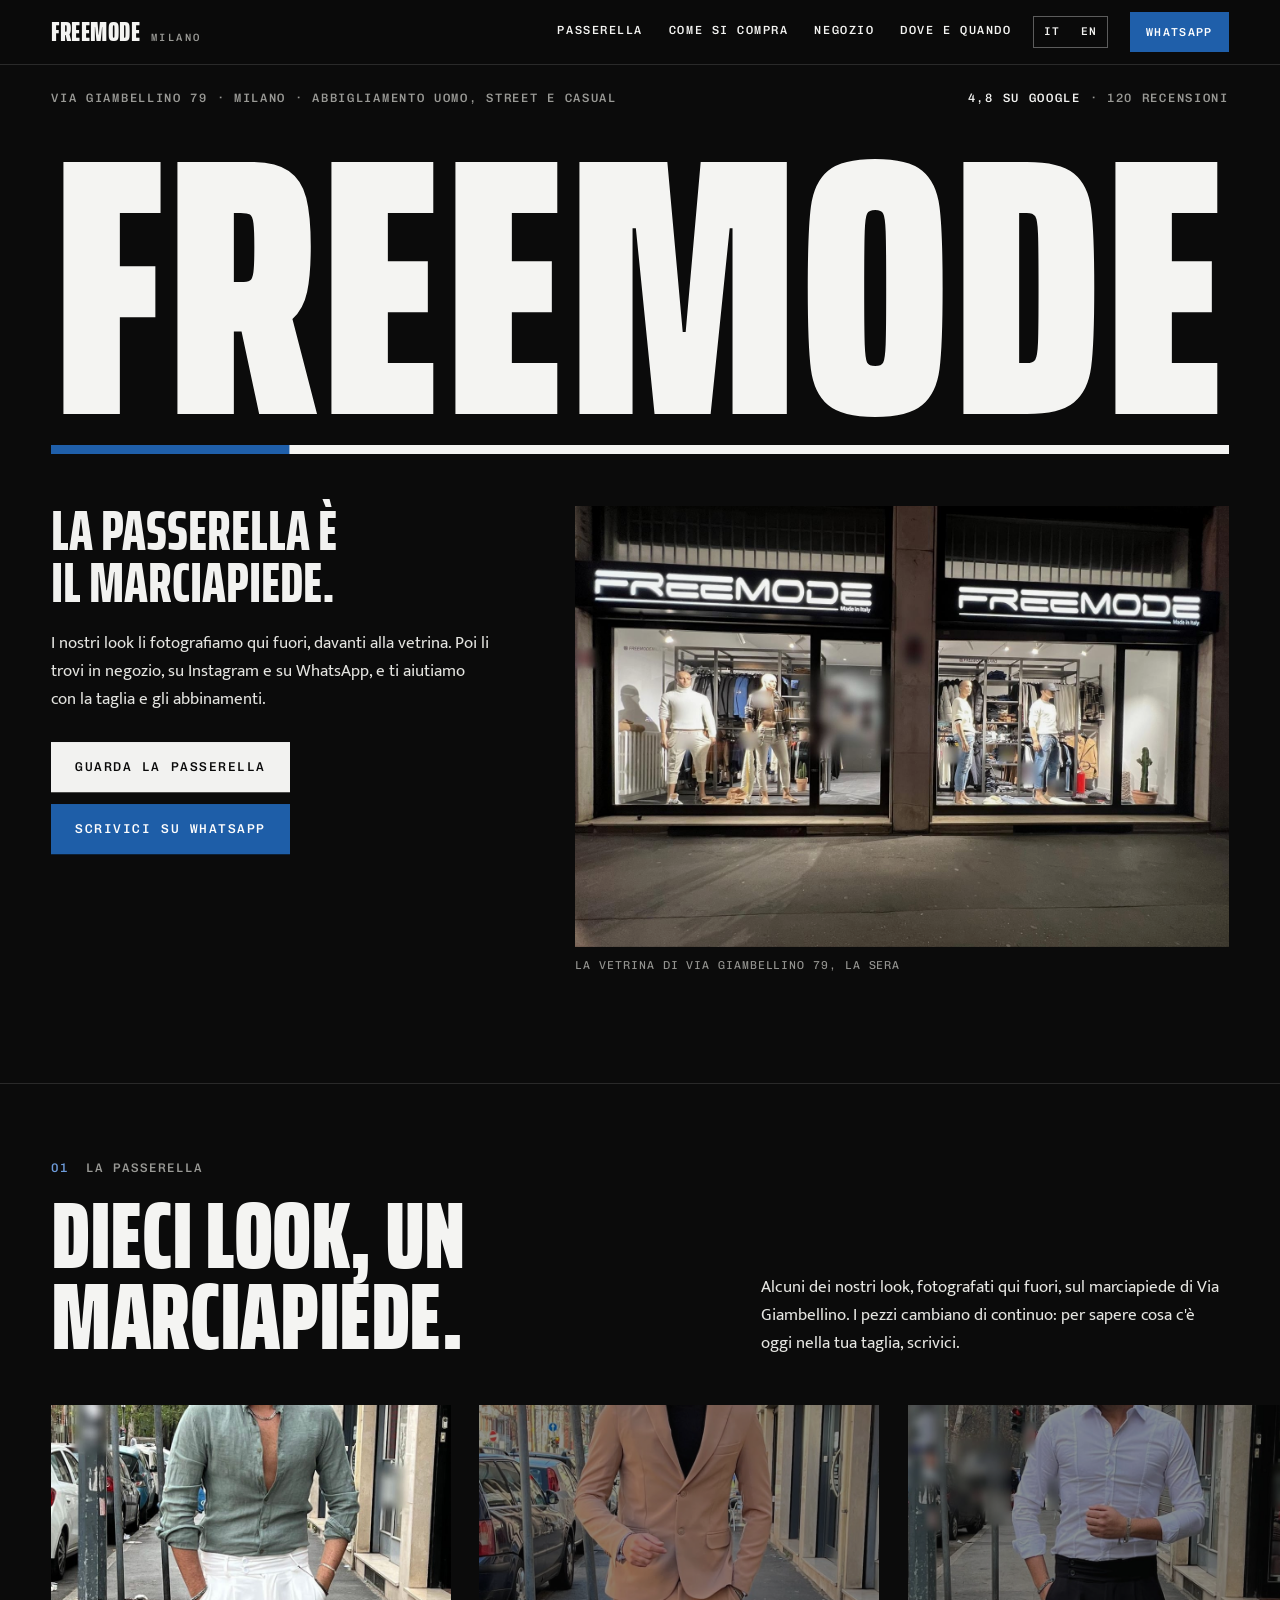
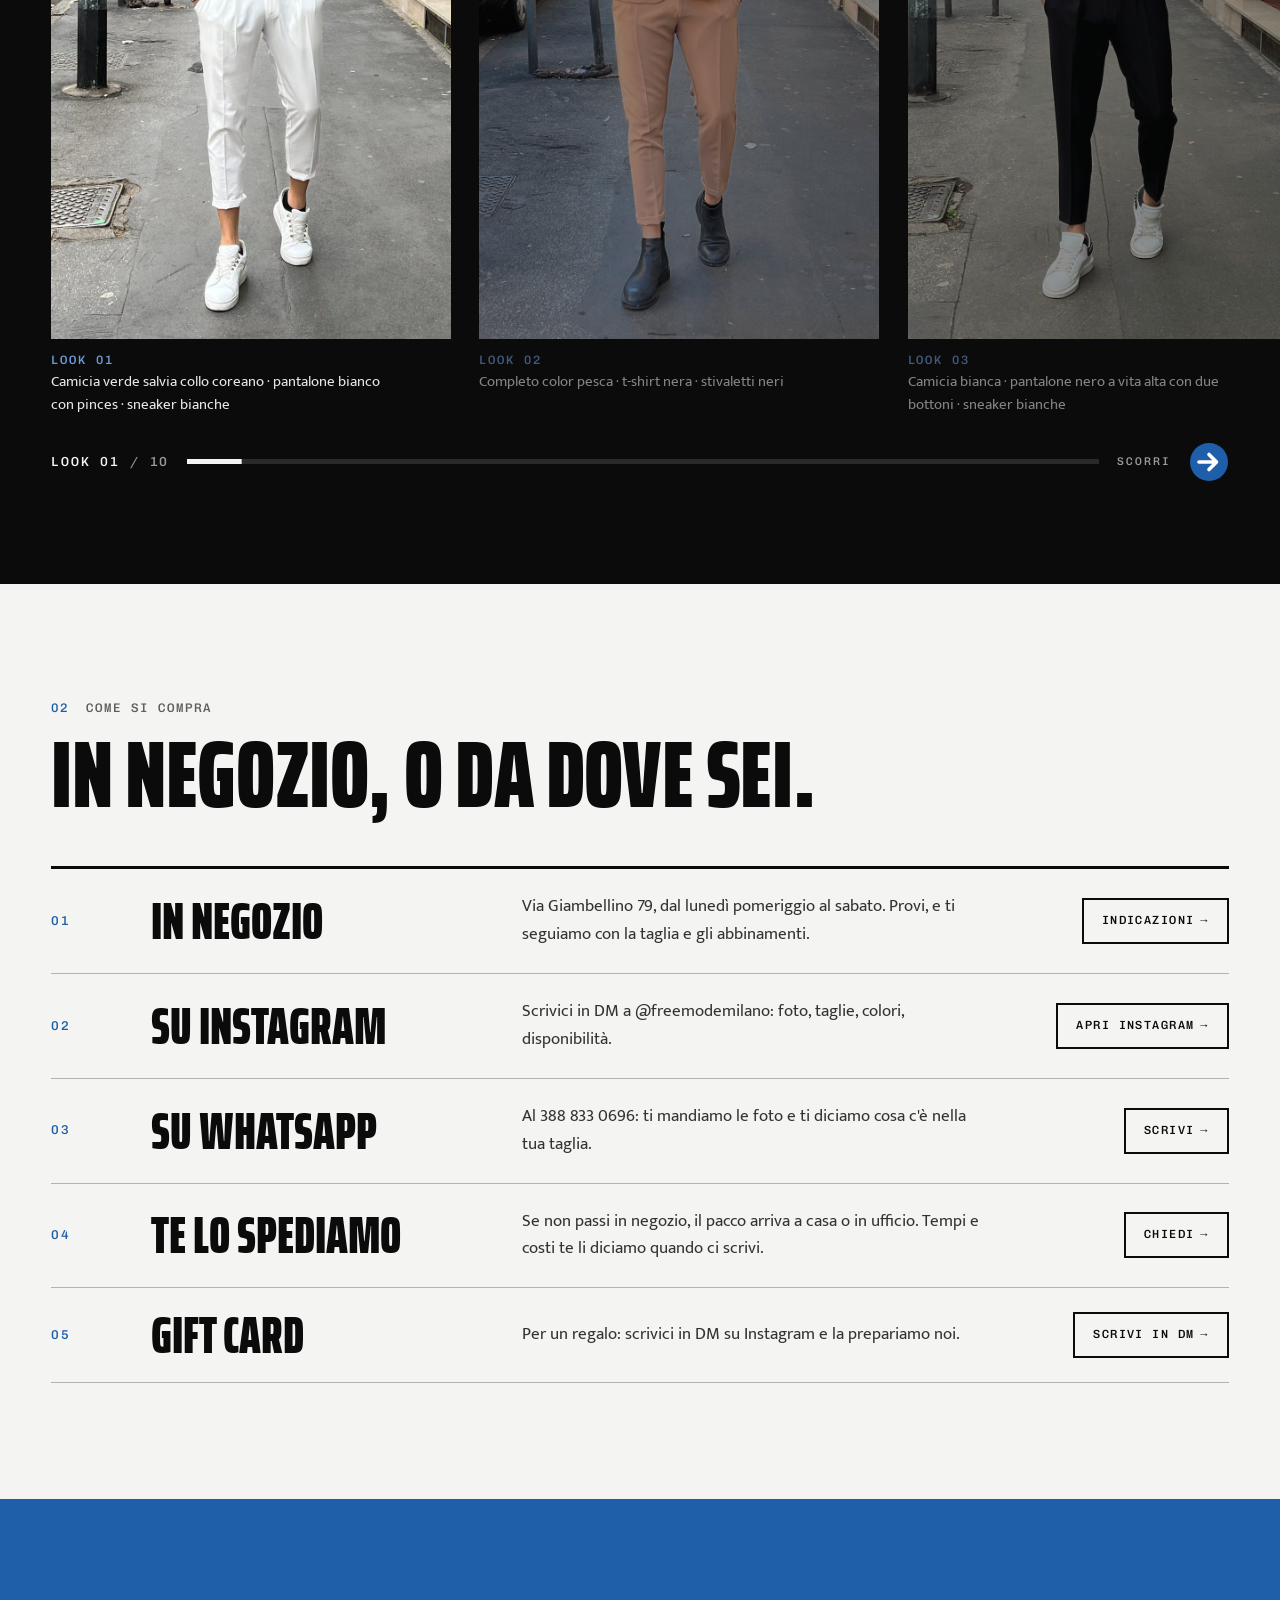
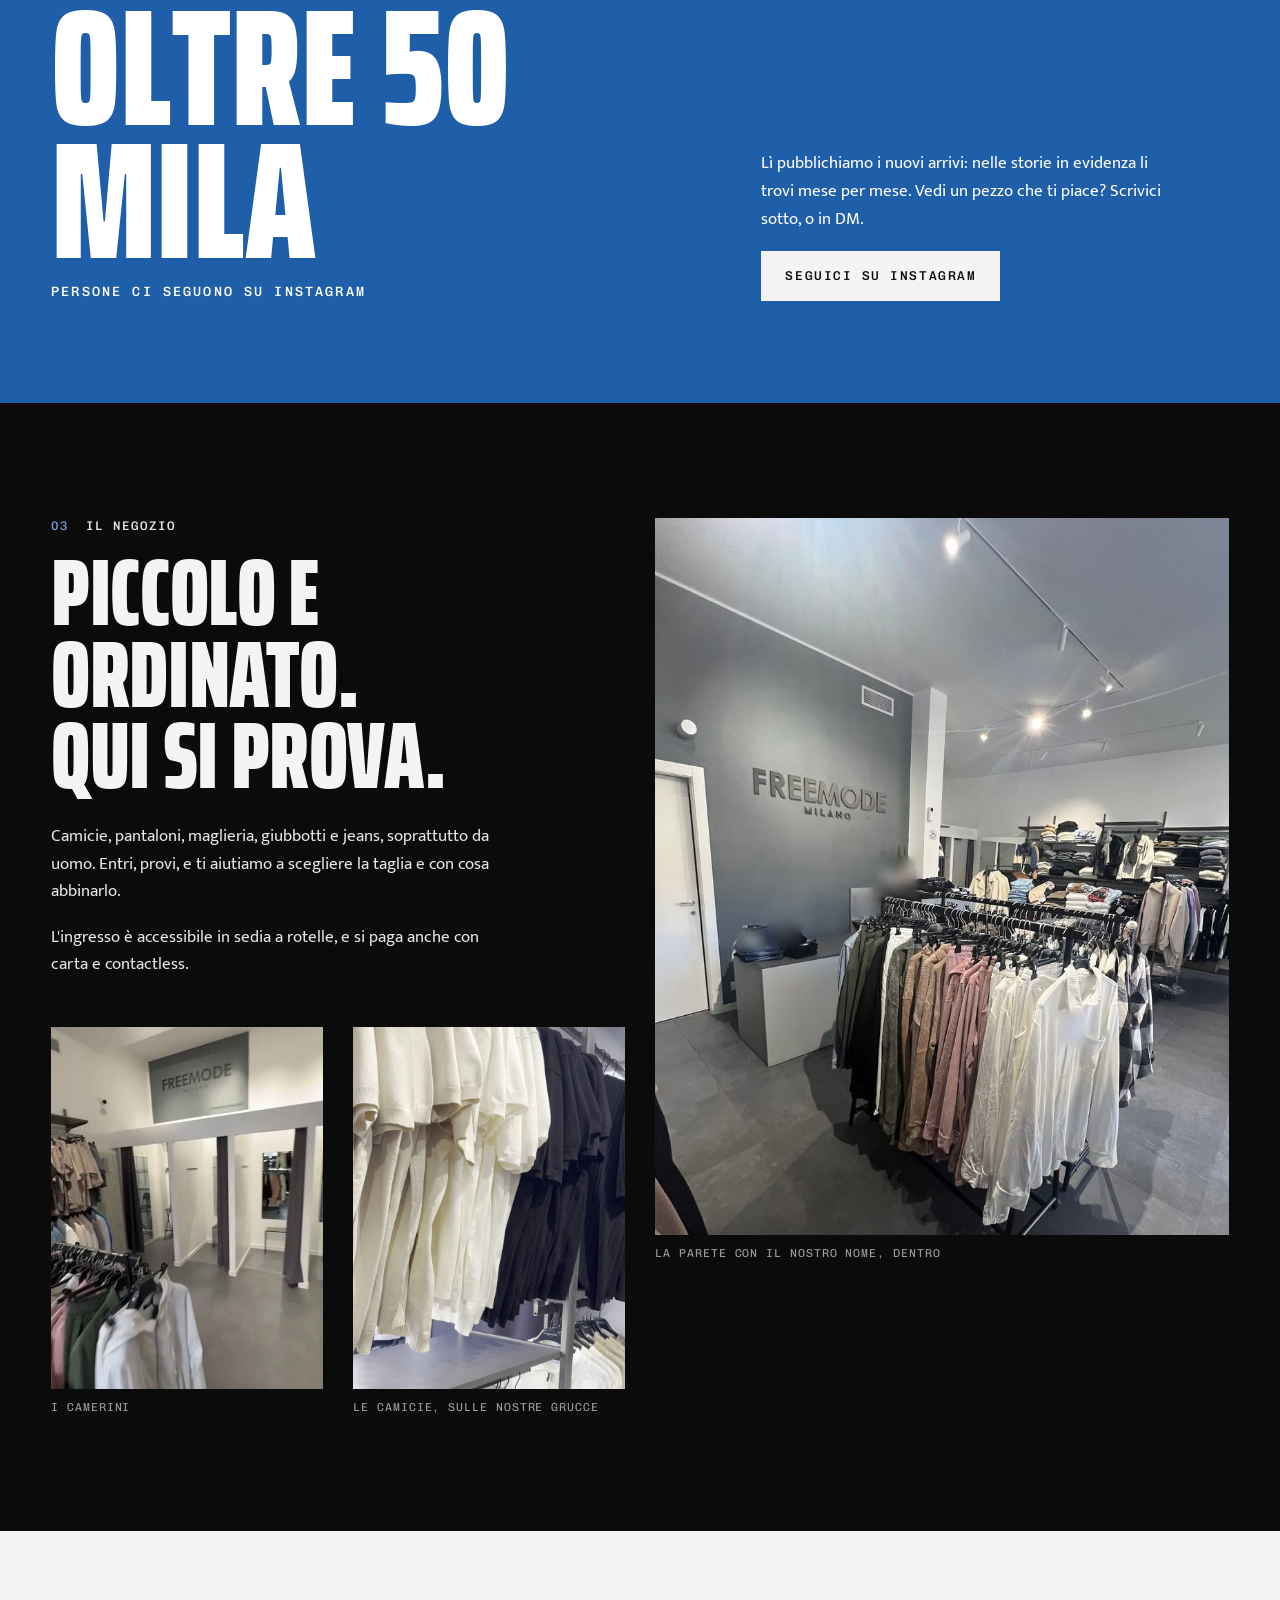
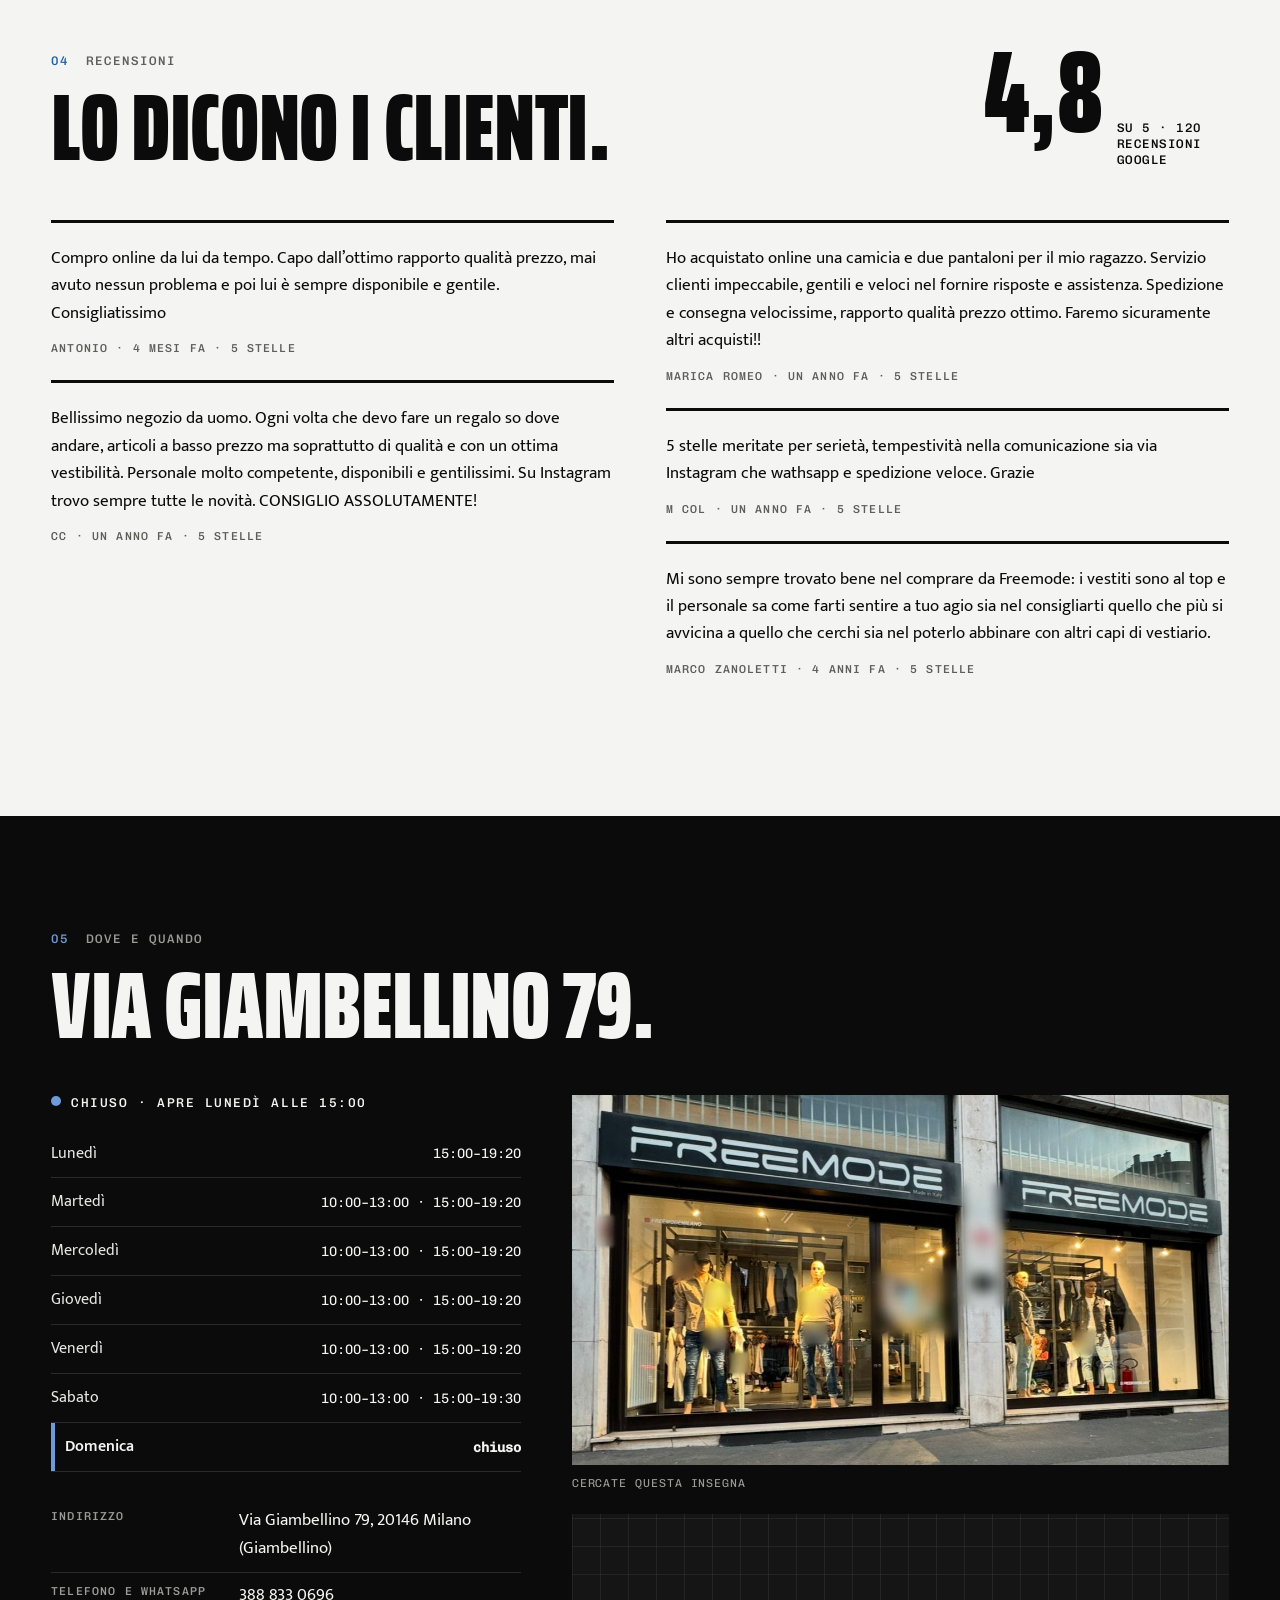
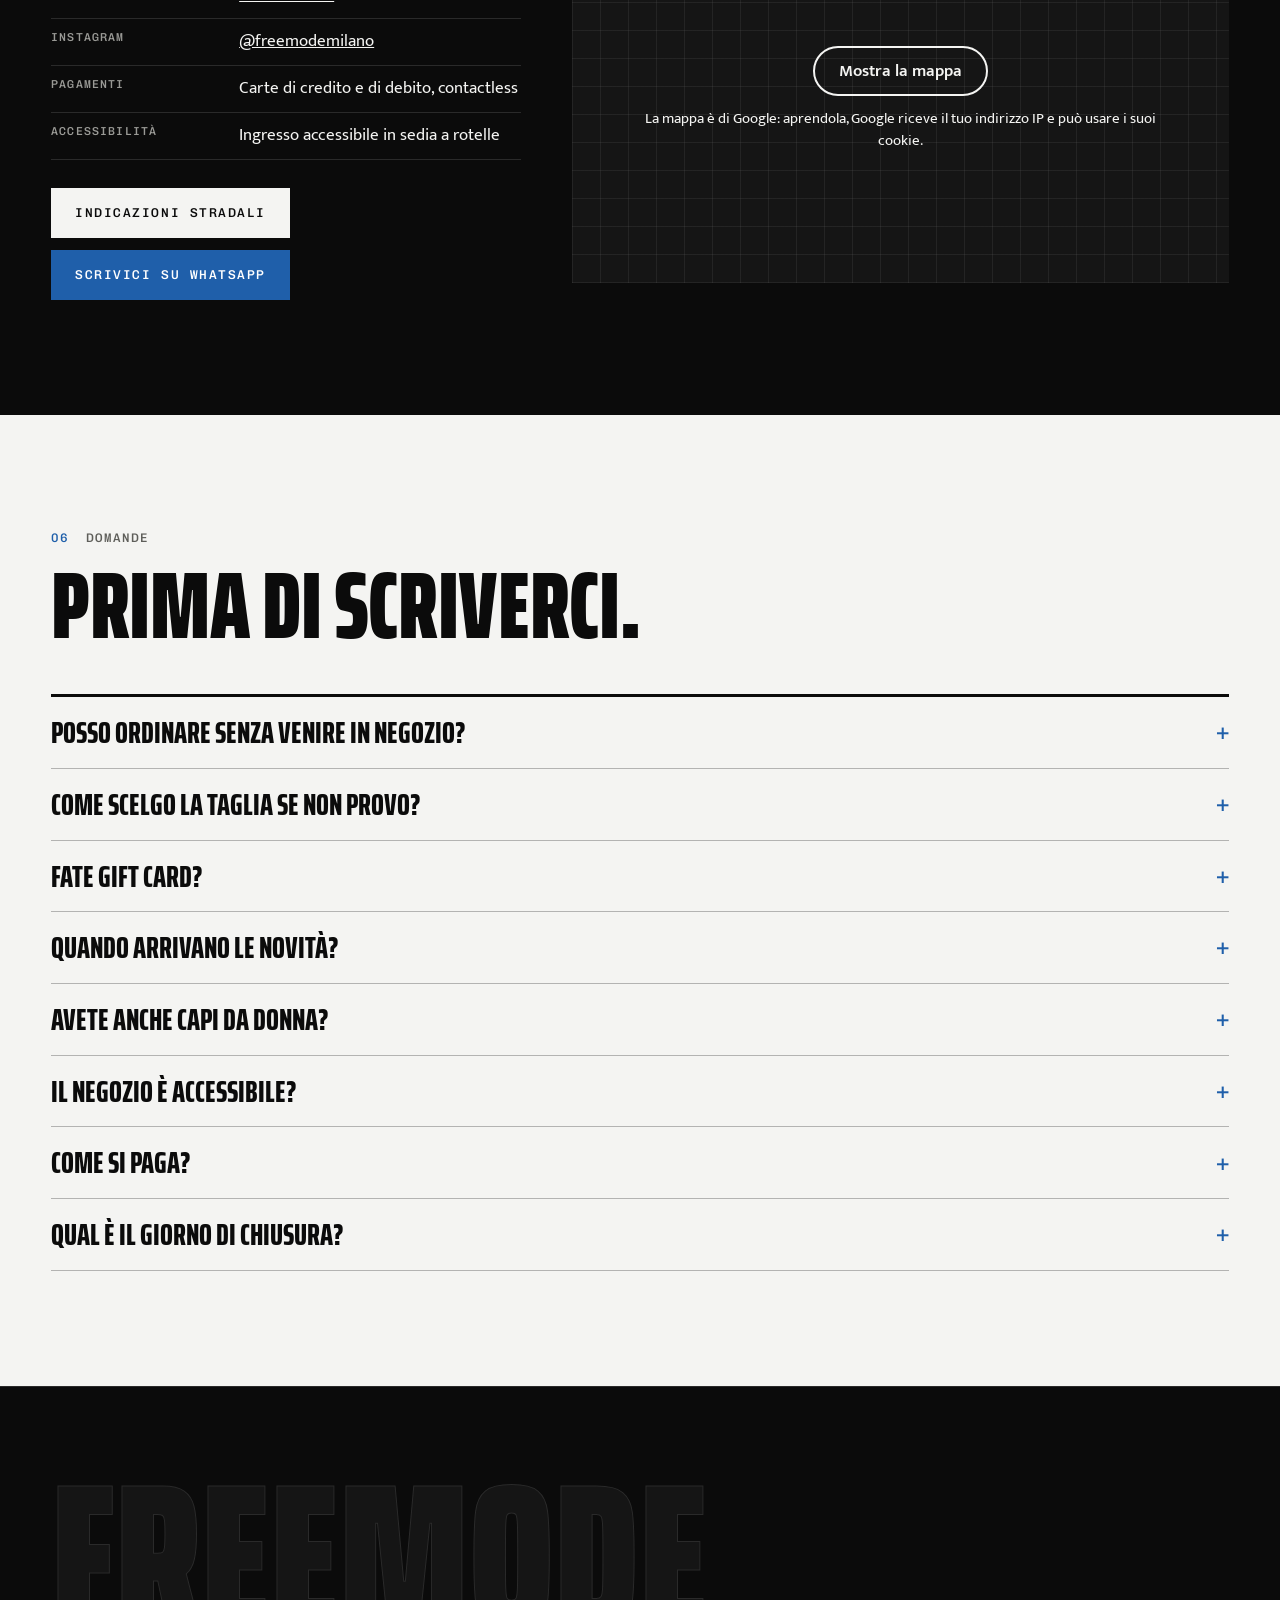
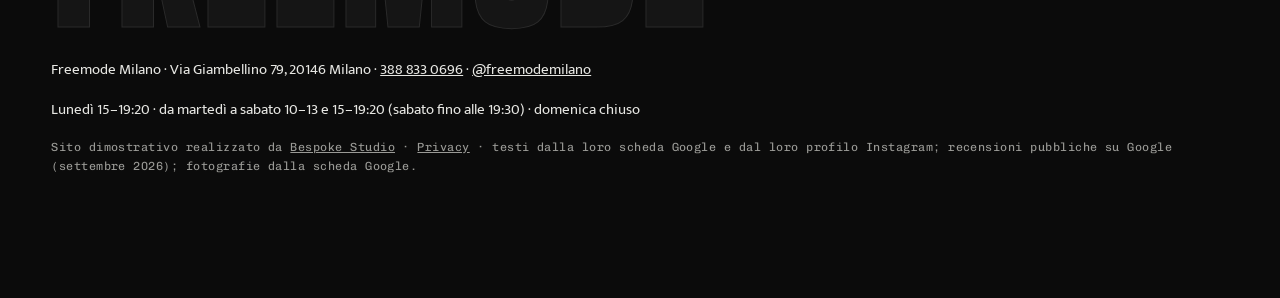
==== commit 143cd276: "Privacy e pulizia: caratteri sul sito, mappa al clic, informativa, noindex - caratteri copiati nel s" ====
--- a/index.html
+++ b/index.html
@@ -3,6 +3,7 @@
 <head>
 <meta charset="utf-8">
 <meta name="viewport" content="width=device-width, initial-scale=1">
+<meta name="robots" content="noindex">
 <title>Freemode Milano — abbigliamento uomo in Via Giambellino 79</title>
 <meta name="description" content="Freemode, negozio di abbigliamento uomo, street e casual, in Via Giambellino 79 a Milano: i nostri look fotografati sul marciapiede davanti alla vetrina, taglie e abbinamenti in negozio, ordini su Instagram e WhatsApp con spedizione, gift card. 4,8 su Google.">
 <link rel="canonical" href="https://rotenzark.github.io/freemode-milano/">
@@ -17,9 +18,7 @@
 <link rel="icon" href="img/favicon.svg" type="image/svg+xml">
 <link rel="icon" href="img/favicon-32.png" sizes="32x32" type="image/png">
 <link rel="apple-touch-icon" href="img/apple-touch-icon.png">
-<link rel="preconnect" href="https://fonts.googleapis.com">
-<link rel="preconnect" href="https://fonts.gstatic.com" crossorigin>
-<link href="https://fonts.googleapis.com/css2?family=Chivo+Mono:wght@400;500&family=Mukta:wght@400;600&family=Saira+Extra+Condensed:wght@700;800;900&display=swap" rel="stylesheet">
+<link rel="stylesheet" href="fonts/fonts.css?v=1">
 <link rel="stylesheet" href="css/styles.css?v=1">
 <script src="https://cdn.jsdelivr.net/npm/gsap@3.12.5/dist/gsap.min.js" defer></script>
 <script src="https://cdn.jsdelivr.net/npm/gsap@3.12.5/dist/ScrollTrigger.min.js" defer></script>
@@ -309,7 +308,7 @@
             <figcaption data-i18n="o.fotof">Cercate questa insegna</figcaption>
           </figure>
           <div class="mappa">
-            <iframe src="https://www.google.com/maps?q=Freemode+Milano,+Via+Giambellino+79,+20146+Milano&amp;z=16&amp;output=embed" title="Mappa: Freemode Milano, Via Giambellino 79, Milano" loading="lazy" referrerpolicy="no-referrer-when-downgrade" allowfullscreen data-i18n-title="o.mappa"></iframe>
+            <div class="mappa-clic" data-mappa-clic style="--mappa-h: 320px"><template><iframe src="https://www.google.com/maps?q=Freemode+Milano,+Via+Giambellino+79,+20146+Milano&amp;z=16&amp;output=embed" title="Mappa: Freemode Milano, Via Giambellino 79, Milano" loading="lazy" referrerpolicy="no-referrer-when-downgrade" allowfullscreen data-i18n-title="o.mappa"></iframe></template><div class="mappa-clic__velo"><a class="mappa-clic__btn" href="https://www.google.com/maps/search/?api=1&amp;query=Freemode+Milano+Via+Giambellino+79+Milano" target="_blank" rel="noopener">Mostra la mappa</a><p class="mappa-clic__nota">La mappa è di Google: aprendola, Google riceve il tuo indirizzo IP e può usare i suoi cookie.</p></div></div>
           </div>
         </div>
       </div>
@@ -340,7 +339,7 @@
     <p class="piede__n" aria-hidden="true">Freemode</p>
     <p>Freemode Milano · Via Giambellino 79, 20146 Milano · <a href="tel:+393888330696">388&nbsp;833&nbsp;0696</a> · <a href="https://www.instagram.com/freemodemilano/" target="_blank" rel="noopener">@freemodemilano</a></p>
     <p data-i18n="f.orari">Lunedì 15–19:20 · da martedì a sabato 10–13 e 15–19:20 (sabato fino alle 19:30) · domenica chiuso</p>
-    <p class="piede__cred" data-i18n="f.cred">Sito dimostrativo realizzato da <a href="https://bespokestud.io" rel="noopener">Bespoke Studio</a> · testi dalla loro scheda Google e dal loro profilo Instagram; recensioni pubbliche su Google (settembre 2026); fotografie dalla scheda Google.</p>
+    <p class="piede__cred" data-i18n="f.cred">Sito dimostrativo realizzato da <a href="https://bespokestud.io" rel="noopener">Bespoke Studio</a> · <a href="privacy.html">Privacy</a> · testi dalla loro scheda Google e dal loro profilo Instagram; recensioni pubbliche su Google (settembre 2026); fotografie dalla scheda Google.</p>
   </div>
 </footer>
 
@@ -356,5 +355,6 @@
   <img id="lightboxImg" src="" alt="">
 </div>
 
+<script src="js/mappa-clic.js?v=1" defer></script>
 </body>
 </html>
--- a/fonts/fonts.css
+++ b/fonts/fonts.css
@@ -0,0 +1,190 @@
+/* Caratteri ospitati sul sito: nessuna richiesta a Google Fonts o Fontshare (giro privacy 1/10/2026). Licenze in LICENSE.txt. */
+/* vietnamese */
+@font-face {
+  font-family: 'Chivo Mono';
+  font-style: normal;
+  font-weight: 400;
+  font-display: swap;
+  src: url(chivomono-v11-mFT0WbgRxKvF_Z5eQMO9gxAD1XJ7.woff2) format('woff2');
+  unicode-range: U+0102-0103, U+0110-0111, U+0128-0129, U+0168-0169, U+01A0-01A1, U+01AF-01B0, U+0300-0301, U+0303-0304, U+0308-0309, U+0323, U+0329, U+1EA0-1EF9, U+20AB;
+}
+/* latin-ext */
+@font-face {
+  font-family: 'Chivo Mono';
+  font-style: normal;
+  font-weight: 400;
+  font-display: swap;
+  src: url(chivomono-v11-mFT0WbgRxKvF_Z5eQMO9gxED1XJ7.woff2) format('woff2');
+  unicode-range: U+0100-02BA, U+02BD-02C5, U+02C7-02CC, U+02CE-02D7, U+02DD-02FF, U+0304, U+0308, U+0329, U+1D00-1DBF, U+1E00-1E9F, U+1EF2-1EFF, U+2020, U+20A0-20AB, U+20AD-20C0, U+2113, U+2C60-2C7F, U+A720-A7FF;
+}
+/* latin */
+@font-face {
+  font-family: 'Chivo Mono';
+  font-style: normal;
+  font-weight: 400;
+  font-display: swap;
+  src: url(chivomono-v11-mFT0WbgRxKvF_Z5eQMO9gx8D1Q.woff2) format('woff2');
+  unicode-range: U+0000-00FF, U+0131, U+0152-0153, U+02BB-02BC, U+02C6, U+02DA, U+02DC, U+0304, U+0308, U+0329, U+2000-206F, U+20AC, U+2122, U+2191, U+2193, U+2212, U+2215, U+FEFF, U+FFFD;
+}
+/* vietnamese */
+@font-face {
+  font-family: 'Chivo Mono';
+  font-style: normal;
+  font-weight: 500;
+  font-display: swap;
+  src: url(chivomono-v11-mFT0WbgRxKvF_Z5eQMO9gxAD1XJ7.woff2) format('woff2');
+  unicode-range: U+0102-0103, U+0110-0111, U+0128-0129, U+0168-0169, U+01A0-01A1, U+01AF-01B0, U+0300-0301, U+0303-0304, U+0308-0309, U+0323, U+0329, U+1EA0-1EF9, U+20AB;
+}
+/* latin-ext */
+@font-face {
+  font-family: 'Chivo Mono';
+  font-style: normal;
+  font-weight: 500;
+  font-display: swap;
+  src: url(chivomono-v11-mFT0WbgRxKvF_Z5eQMO9gxED1XJ7.woff2) format('woff2');
+  unicode-range: U+0100-02BA, U+02BD-02C5, U+02C7-02CC, U+02CE-02D7, U+02DD-02FF, U+0304, U+0308, U+0329, U+1D00-1DBF, U+1E00-1E9F, U+1EF2-1EFF, U+2020, U+20A0-20AB, U+20AD-20C0, U+2113, U+2C60-2C7F, U+A720-A7FF;
+}
+/* latin */
+@font-face {
+  font-family: 'Chivo Mono';
+  font-style: normal;
+  font-weight: 500;
+  font-display: swap;
+  src: url(chivomono-v11-mFT0WbgRxKvF_Z5eQMO9gx8D1Q.woff2) format('woff2');
+  unicode-range: U+0000-00FF, U+0131, U+0152-0153, U+02BB-02BC, U+02C6, U+02DA, U+02DC, U+0304, U+0308, U+0329, U+2000-206F, U+20AC, U+2122, U+2191, U+2193, U+2212, U+2215, U+FEFF, U+FFFD;
+}
+/* devanagari */
+@font-face {
+  font-family: 'Mukta';
+  font-style: normal;
+  font-weight: 400;
+  font-display: swap;
+  src: url(mukta-v17-iJWKBXyXfDDVXbnArXyi0A.woff2) format('woff2');
+  unicode-range: U+0900-097F, U+1CD0-1CF9, U+200C-200D, U+20A8, U+20B9, U+20F0, U+25CC, U+A830-A839, U+A8E0-A8FF, U+11B00-11B09;
+}
+/* latin-ext */
+@font-face {
+  font-family: 'Mukta';
+  font-style: normal;
+  font-weight: 400;
+  font-display: swap;
+  src: url(mukta-v17-iJWKBXyXfDDVXbnPrXyi0A.woff2) format('woff2');
+  unicode-range: U+0100-02BA, U+02BD-02C5, U+02C7-02CC, U+02CE-02D7, U+02DD-02FF, U+0304, U+0308, U+0329, U+1D00-1DBF, U+1E00-1E9F, U+1EF2-1EFF, U+2020, U+20A0-20AB, U+20AD-20C0, U+2113, U+2C60-2C7F, U+A720-A7FF;
+}
+/* latin */
+@font-face {
+  font-family: 'Mukta';
+  font-style: normal;
+  font-weight: 400;
+  font-display: swap;
+  src: url(mukta-v17-iJWKBXyXfDDVXbnBrXw.woff2) format('woff2');
+  unicode-range: U+0000-00FF, U+0131, U+0152-0153, U+02BB-02BC, U+02C6, U+02DA, U+02DC, U+0304, U+0308, U+0329, U+2000-206F, U+20AC, U+2122, U+2191, U+2193, U+2212, U+2215, U+FEFF, U+FFFD;
+}
+/* devanagari */
+@font-face {
+  font-family: 'Mukta';
+  font-style: normal;
+  font-weight: 600;
+  font-display: swap;
+  src: url(mukta-v17-iJWHBXyXfDDVXbEeiWmc8WDm7Q.woff2) format('woff2');
+  unicode-range: U+0900-097F, U+1CD0-1CF9, U+200C-200D, U+20A8, U+20B9, U+20F0, U+25CC, U+A830-A839, U+A8E0-A8FF, U+11B00-11B09;
+}
+/* latin-ext */
+@font-face {
+  font-family: 'Mukta';
+  font-style: normal;
+  font-weight: 600;
+  font-display: swap;
+  src: url(mukta-v17-iJWHBXyXfDDVXbEeiWmT8WDm7Q.woff2) format('woff2');
+  unicode-range: U+0100-02BA, U+02BD-02C5, U+02C7-02CC, U+02CE-02D7, U+02DD-02FF, U+0304, U+0308, U+0329, U+1D00-1DBF, U+1E00-1E9F, U+1EF2-1EFF, U+2020, U+20A0-20AB, U+20AD-20C0, U+2113, U+2C60-2C7F, U+A720-A7FF;
+}
+/* latin */
+@font-face {
+  font-family: 'Mukta';
+  font-style: normal;
+  font-weight: 600;
+  font-display: swap;
+  src: url(mukta-v17-iJWHBXyXfDDVXbEeiWmd8WA.woff2) format('woff2');
+  unicode-range: U+0000-00FF, U+0131, U+0152-0153, U+02BB-02BC, U+02C6, U+02DA, U+02DC, U+0304, U+0308, U+0329, U+2000-206F, U+20AC, U+2122, U+2191, U+2193, U+2212, U+2215, U+FEFF, U+FFFD;
+}
+/* vietnamese */
+@font-face {
+  font-family: 'Saira Extra Condensed';
+  font-style: normal;
+  font-weight: 700;
+  font-display: swap;
+  src: url(sairaextracondensed-v15--nFvOHYr-vcC7h8MklGBkrvmUG9rbpkisrTrU23h1Aphim8.woff2) format('woff2');
+  unicode-range: U+0102-0103, U+0110-0111, U+0128-0129, U+0168-0169, U+01A0-01A1, U+01AF-01B0, U+0300-0301, U+0303-0304, U+0308-0309, U+0323, U+0329, U+1EA0-1EF9, U+20AB;
+}
+/* latin-ext */
+@font-face {
+  font-family: 'Saira Extra Condensed';
+  font-style: normal;
+  font-weight: 700;
+  font-display: swap;
+  src: url(sairaextracondensed-v15--nFvOHYr-vcC7h8MklGBkrvmUG9rbpkisrTrU23h1Qphim8.woff2) format('woff2');
+  unicode-range: U+0100-02BA, U+02BD-02C5, U+02C7-02CC, U+02CE-02D7, U+02DD-02FF, U+0304, U+0308, U+0329, U+1D00-1DBF, U+1E00-1E9F, U+1EF2-1EFF, U+2020, U+20A0-20AB, U+20AD-20C0, U+2113, U+2C60-2C7F, U+A720-A7FF;
+}
+/* latin */
+@font-face {
+  font-family: 'Saira Extra Condensed';
+  font-style: normal;
+  font-weight: 700;
+  font-display: swap;
+  src: url(sairaextracondensed-v15--nFvOHYr-vcC7h8MklGBkrvmUG9rbpkisrTrU23h2wph.woff2) format('woff2');
+  unicode-range: U+0000-00FF, U+0131, U+0152-0153, U+02BB-02BC, U+02C6, U+02DA, U+02DC, U+0304, U+0308, U+0329, U+2000-206F, U+20AC, U+2122, U+2191, U+2193, U+2212, U+2215, U+FEFF, U+FFFD;
+}
+/* vietnamese */
+@font-face {
+  font-family: 'Saira Extra Condensed';
+  font-style: normal;
+  font-weight: 800;
+  font-display: swap;
+  src: url(sairaextracondensed-v15--nFvOHYr-vcC7h8MklGBkrvmUG9rbpkisrTrT27h1Aphim8.woff2) format('woff2');
+  unicode-range: U+0102-0103, U+0110-0111, U+0128-0129, U+0168-0169, U+01A0-01A1, U+01AF-01B0, U+0300-0301, U+0303-0304, U+0308-0309, U+0323, U+0329, U+1EA0-1EF9, U+20AB;
+}
+/* latin-ext */
+@font-face {
+  font-family: 'Saira Extra Condensed';
+  font-style: normal;
+  font-weight: 800;
+  font-display: swap;
+  src: url(sairaextracondensed-v15--nFvOHYr-vcC7h8MklGBkrvmUG9rbpkisrTrT27h1Qphim8.woff2) format('woff2');
+  unicode-range: U+0100-02BA, U+02BD-02C5, U+02C7-02CC, U+02CE-02D7, U+02DD-02FF, U+0304, U+0308, U+0329, U+1D00-1DBF, U+1E00-1E9F, U+1EF2-1EFF, U+2020, U+20A0-20AB, U+20AD-20C0, U+2113, U+2C60-2C7F, U+A720-A7FF;
+}
+/* latin */
+@font-face {
+  font-family: 'Saira Extra Condensed';
+  font-style: normal;
+  font-weight: 800;
+  font-display: swap;
+  src: url(sairaextracondensed-v15--nFvOHYr-vcC7h8MklGBkrvmUG9rbpkisrTrT27h2wph.woff2) format('woff2');
+  unicode-range: U+0000-00FF, U+0131, U+0152-0153, U+02BB-02BC, U+02C6, U+02DA, U+02DC, U+0304, U+0308, U+0329, U+2000-206F, U+20AC, U+2122, U+2191, U+2193, U+2212, U+2215, U+FEFF, U+FFFD;
+}
+/* vietnamese */
+@font-face {
+  font-family: 'Saira Extra Condensed';
+  font-style: normal;
+  font-weight: 900;
+  font-display: swap;
+  src: url(sairaextracondensed-v15--nFvOHYr-vcC7h8MklGBkrvmUG9rbpkisrTra2_h1Aphim8.woff2) format('woff2');
+  unicode-range: U+0102-0103, U+0110-0111, U+0128-0129, U+0168-0169, U+01A0-01A1, U+01AF-01B0, U+0300-0301, U+0303-0304, U+0308-0309, U+0323, U+0329, U+1EA0-1EF9, U+20AB;
+}
+/* latin-ext */
+@font-face {
+  font-family: 'Saira Extra Condensed';
+  font-style: normal;
+  font-weight: 900;
+  font-display: swap;
+  src: url(sairaextracondensed-v15--nFvOHYr-vcC7h8MklGBkrvmUG9rbpkisrTra2_h1Qphim8.woff2) format('woff2');
+  unicode-range: U+0100-02BA, U+02BD-02C5, U+02C7-02CC, U+02CE-02D7, U+02DD-02FF, U+0304, U+0308, U+0329, U+1D00-1DBF, U+1E00-1E9F, U+1EF2-1EFF, U+2020, U+20A0-20AB, U+20AD-20C0, U+2113, U+2C60-2C7F, U+A720-A7FF;
+}
+/* latin */
+@font-face {
+  font-family: 'Saira Extra Condensed';
+  font-style: normal;
+  font-weight: 900;
+  font-display: swap;
+  src: url(sairaextracondensed-v15--nFvOHYr-vcC7h8MklGBkrvmUG9rbpkisrTra2_h2wph.woff2) format('woff2');
+  unicode-range: U+0000-00FF, U+0131, U+0152-0153, U+02BB-02BC, U+02C6, U+02DA, U+02DC, U+0304, U+0308, U+0329, U+2000-206F, U+20AC, U+2122, U+2191, U+2193, U+2212, U+2215, U+FEFF, U+FFFD;
+}
--- a/css/styles.css
+++ b/css/styles.css
@@ -283,3 +283,12 @@
   .intro__nome span, .intro__cordolo i { animation: none; }
   .shot img, .look, .cartello svg { transition: none; }
 }
+
+/*MAPPACLIC*/
+/* la mappa Google si carica solo al clic (giro privacy 1/10/2026) */
+.mappa-clic { display: flex; align-items: center; justify-content: center; width: 100%; height: 100%; min-height: var(--mappa-h, 320px); box-sizing: border-box; padding: 24px; text-align: center; background: repeating-linear-gradient(0deg, rgba(127, 127, 127, 0.14) 0 1px, transparent 1px 28px), repeating-linear-gradient(90deg, rgba(127, 127, 127, 0.14) 0 1px, transparent 1px 28px); }
+.mappa-clic__velo { display: flex; flex-direction: column; align-items: center; gap: 12px; max-width: 32em; }
+.mappa-clic__btn { display: inline-block; padding: 0.75em 1.4em; border: 2px solid currentColor; border-radius: 999px; color: inherit; font: inherit; font-weight: 600; line-height: 1.2; text-decoration: none; background: transparent; cursor: pointer; }
+.mappa-clic__btn:hover, .mappa-clic__btn:focus-visible { text-decoration: underline; }
+.mappa-clic__nota { margin: 0; font-size: 0.85em; line-height: 1.45; }
+/*/MAPPACLIC*/
